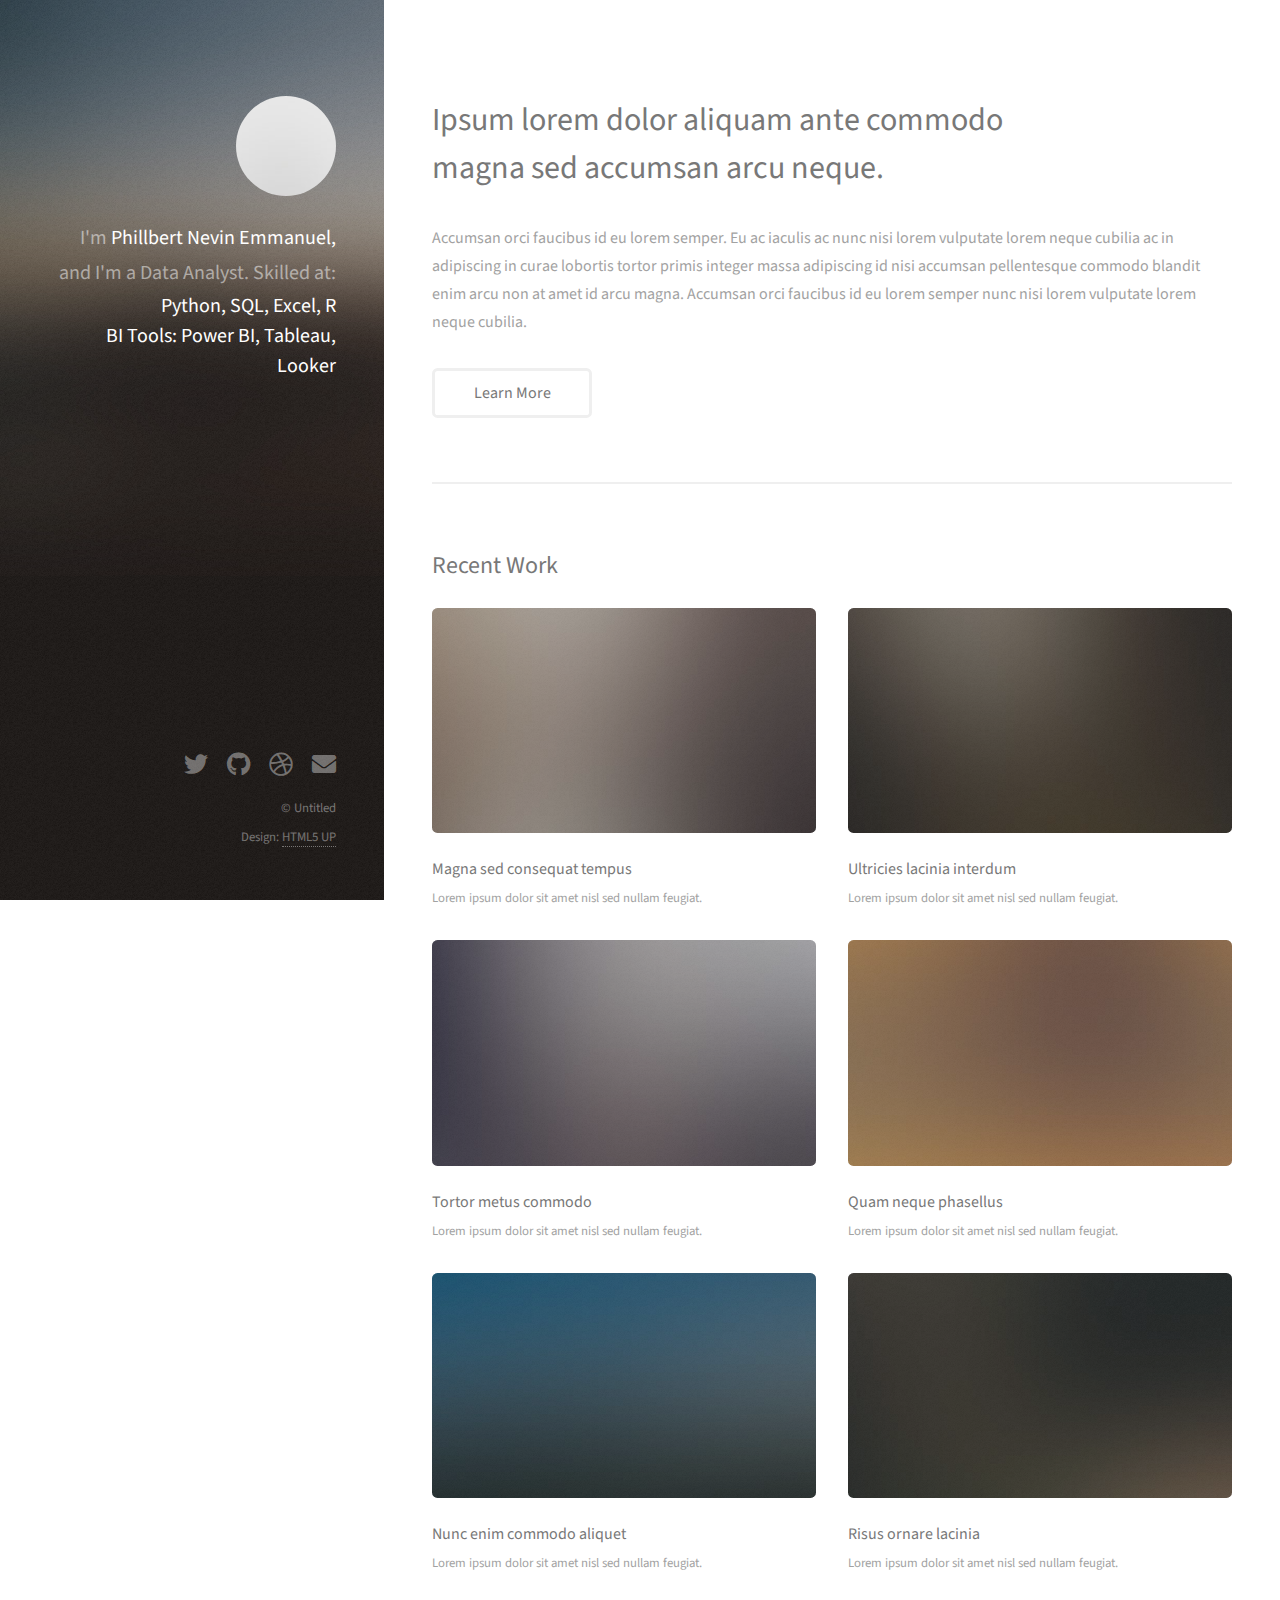
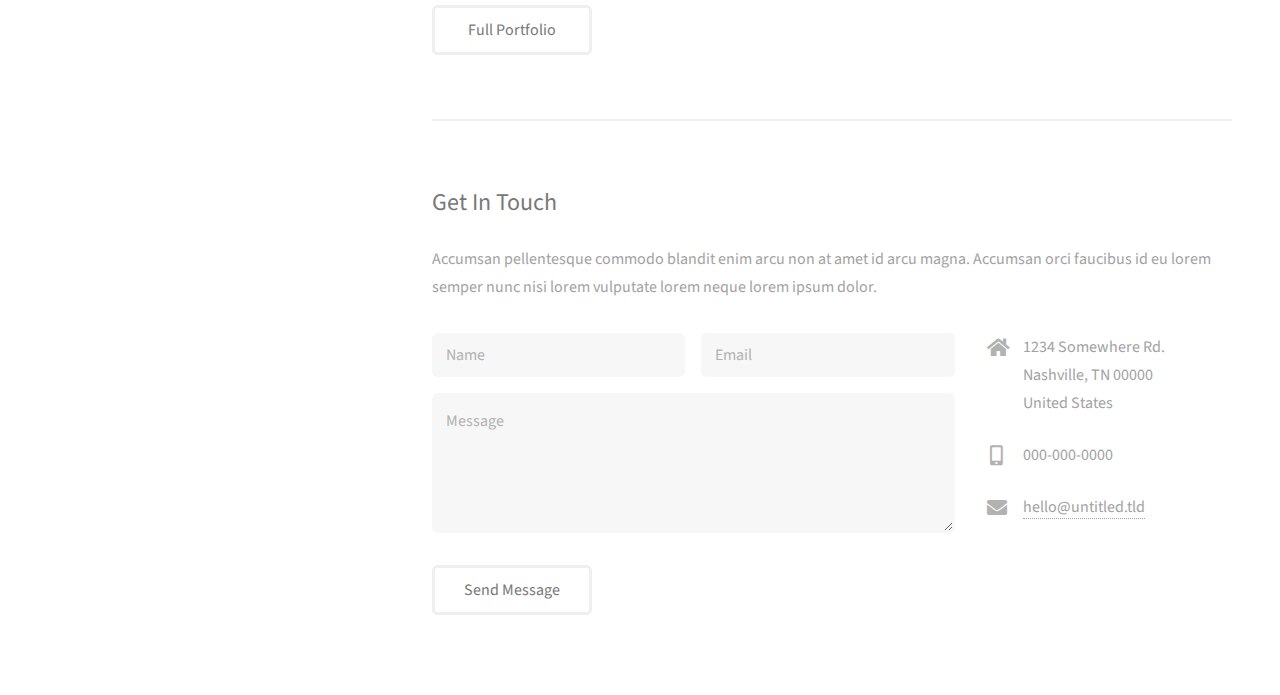
==== index.html @ 0b09fd21 "Add files via upload" ====
<!DOCTYPE HTML>
<!--
	Strata by HTML5 UP
	html5up.net | @ajlkn
	Free for personal and commercial use under the CCA 3.0 license (html5up.net/license)
-->
<html>
	<head>
		<title>Portfolio Website: Phillbert Nevin Emmanuel</title>
		<meta charset="utf-8" />
		<meta name="viewport" content="width=device-width, initial-scale=1, user-scalable=no" />
		<link rel="stylesheet" href="assets/css/main.css" />
	</head>
	<body class="is-preload">

		<!-- Header -->
			<header id="header">
				<div class="inner">
					<a href="#" class="image avatar"><img src="images/avatar.jpg" alt="" /></a>
					<h1>I'm <strong>Phillbert Nevin Emmanuel,</strong><br />
					and I'm a Data Analyst. Skilled at:<br /></h1>
					<h3>Python, SQL, Excel, R<br/>
					BI Tools: Power BI, Tableau, Looker</h3>
				</div>
			</header>

		<!-- Main -->
			<div id="main">

				<!-- One -->
					<section id="one">
						<header class="major">
							<h2>Ipsum lorem dolor aliquam ante commodo<br />
							magna sed accumsan arcu neque.</h2>
						</header>
						<p>Accumsan orci faucibus id eu lorem semper. Eu ac iaculis ac nunc nisi lorem vulputate lorem neque cubilia ac in adipiscing in curae lobortis tortor primis integer massa adipiscing id nisi accumsan pellentesque commodo blandit enim arcu non at amet id arcu magna. Accumsan orci faucibus id eu lorem semper nunc nisi lorem vulputate lorem neque cubilia.</p>
						<ul class="actions">
							<li><a href="#" class="button">Learn More</a></li>
						</ul>
					</section>

				<!-- Two -->
					<section id="two">
						<h2>Recent Work</h2>
						<div class="row">
							<article class="col-6 col-12-xsmall work-item">
								<a href="images/fulls/01.jpg" class="image fit thumb"><img src="images/thumbs/01.jpg" alt="" /></a>
								<h3>Magna sed consequat tempus</h3>
								<p>Lorem ipsum dolor sit amet nisl sed nullam feugiat.</p>
							</article>
							<article class="col-6 col-12-xsmall work-item">
								<a href="images/fulls/02.jpg" class="image fit thumb"><img src="images/thumbs/02.jpg" alt="" /></a>
								<h3>Ultricies lacinia interdum</h3>
								<p>Lorem ipsum dolor sit amet nisl sed nullam feugiat.</p>
							</article>
							<article class="col-6 col-12-xsmall work-item">
								<a href="images/fulls/03.jpg" class="image fit thumb"><img src="images/thumbs/03.jpg" alt="" /></a>
								<h3>Tortor metus commodo</h3>
								<p>Lorem ipsum dolor sit amet nisl sed nullam feugiat.</p>
							</article>
							<article class="col-6 col-12-xsmall work-item">
								<a href="images/fulls/04.jpg" class="image fit thumb"><img src="images/thumbs/04.jpg" alt="" /></a>
								<h3>Quam neque phasellus</h3>
								<p>Lorem ipsum dolor sit amet nisl sed nullam feugiat.</p>
							</article>
							<article class="col-6 col-12-xsmall work-item">
								<a href="images/fulls/05.jpg" class="image fit thumb"><img src="images/thumbs/05.jpg" alt="" /></a>
								<h3>Nunc enim commodo aliquet</h3>
								<p>Lorem ipsum dolor sit amet nisl sed nullam feugiat.</p>
							</article>
							<article class="col-6 col-12-xsmall work-item">
								<a href="images/fulls/06.jpg" class="image fit thumb"><img src="images/thumbs/06.jpg" alt="" /></a>
								<h3>Risus ornare lacinia</h3>
								<p>Lorem ipsum dolor sit amet nisl sed nullam feugiat.</p>
							</article>
						</div>
						<ul class="actions">
							<li><a href="#" class="button">Full Portfolio</a></li>
						</ul>
					</section>

				<!-- Three -->
					<section id="three">
						<h2>Get In Touch</h2>
						<p>Accumsan pellentesque commodo blandit enim arcu non at amet id arcu magna. Accumsan orci faucibus id eu lorem semper nunc nisi lorem vulputate lorem neque lorem ipsum dolor.</p>
						<div class="row">
							<div class="col-8 col-12-small">
								<form method="post" action="#">
									<div class="row gtr-uniform gtr-50">
										<div class="col-6 col-12-xsmall"><input type="text" name="name" id="name" placeholder="Name" /></div>
										<div class="col-6 col-12-xsmall"><input type="email" name="email" id="email" placeholder="Email" /></div>
										<div class="col-12"><textarea name="message" id="message" placeholder="Message" rows="4"></textarea></div>
									</div>
								</form>
								<ul class="actions">
									<li><input type="submit" value="Send Message" /></li>
								</ul>
							</div>
							<div class="col-4 col-12-small">
								<ul class="labeled-icons">
									<li>
										<h3 class="icon solid fa-home"><span class="label">Address</span></h3>
										1234 Somewhere Rd.<br />
										Nashville, TN 00000<br />
										United States
									</li>
									<li>
										<h3 class="icon solid fa-mobile-alt"><span class="label">Phone</span></h3>
										000-000-0000
									</li>
									<li>
										<h3 class="icon solid fa-envelope"><span class="label">Email</span></h3>
										<a href="#">hello@untitled.tld</a>
									</li>
								</ul>
							</div>
						</div>
					</section>

				<!-- Four -->
				<!--
					<section id="four">
						<h2>Elements</h2>

						<section>
							<h4>Text</h4>
							<p>This is <b>bold</b> and this is <strong>strong</strong>. This is <i>italic</i> and this is <em>emphasized</em>.
							This is <sup>superscript</sup> text and this is <sub>subscript</sub> text.
							This is <u>underlined</u> and this is code: <code>for (;;) { ... }</code>. Finally, <a href="#">this is a link</a>.</p>
							<hr />
							<header>
								<h4>Heading with a Subtitle</h4>
								<p>Lorem ipsum dolor sit amet nullam id egestas urna aliquam</p>
							</header>
							<p>Nunc lacinia ante nunc ac lobortis. Interdum adipiscing gravida odio porttitor sem non mi integer non faucibus ornare mi ut ante amet placerat aliquet. Volutpat eu sed ante lacinia sapien lorem accumsan varius montes viverra nibh in adipiscing blandit tempus accumsan.</p>
							<header>
								<h5>Heading with a Subtitle</h5>
								<p>Lorem ipsum dolor sit amet nullam id egestas urna aliquam</p>
							</header>
							<p>Nunc lacinia ante nunc ac lobortis. Interdum adipiscing gravida odio porttitor sem non mi integer non faucibus ornare mi ut ante amet placerat aliquet. Volutpat eu sed ante lacinia sapien lorem accumsan varius montes viverra nibh in adipiscing blandit tempus accumsan.</p>
							<hr />
							<h2>Heading Level 2</h2>
							<h3>Heading Level 3</h3>
							<h4>Heading Level 4</h4>
							<h5>Heading Level 5</h5>
							<h6>Heading Level 6</h6>
							<hr />
							<h5>Blockquote</h5>
							<blockquote>Fringilla nisl. Donec accumsan interdum nisi, quis tincidunt felis sagittis eget tempus euismod. Vestibulum ante ipsum primis in faucibus vestibulum. Blandit adipiscing eu felis iaculis volutpat ac adipiscing accumsan faucibus. Vestibulum ante ipsum primis in faucibus lorem ipsum dolor sit amet nullam adipiscing eu felis.</blockquote>
							<h5>Preformatted</h5>
							<pre><code>i = 0;

while (!deck.isInOrder()) {
print 'Iteration ' + i;
deck.shuffle();
i++;
}

print 'It took ' + i + ' iterations to sort the deck.';</code></pre>
						</section>

						<section>
							<h4>Lists</h4>
							<div class="row">
								<div class="col-6 col-12-xsmall">
									<h5>Unordered</h5>
									<ul>
										<li>Dolor pulvinar etiam magna etiam.</li>
										<li>Sagittis adipiscing lorem eleifend.</li>
										<li>Felis enim feugiat dolore viverra.</li>
									</ul>
									<h5>Alternate</h5>
									<ul class="alt">
										<li>Dolor pulvinar etiam magna etiam.</li>
										<li>Sagittis adipiscing lorem eleifend.</li>
										<li>Felis enim feugiat dolore viverra.</li>
									</ul>
								</div>
								<div class="col-6 col-12-xsmall">
									<h5>Ordered</h5>
									<ol>
										<li>Dolor pulvinar etiam magna etiam.</li>
										<li>Etiam vel felis at lorem sed viverra.</li>
										<li>Felis enim feugiat dolore viverra.</li>
										<li>Dolor pulvinar etiam magna etiam.</li>
										<li>Etiam vel felis at lorem sed viverra.</li>
										<li>Felis enim feugiat dolore viverra.</li>
									</ol>
									<h5>Icons</h5>
									<ul class="icons">
										<li><a href="#" class="icon brands fa-twitter"><span class="label">Twitter</span></a></li>
										<li><a href="#" class="icon brands fa-facebook-f"><span class="label">Facebook</span></a></li>
										<li><a href="#" class="icon brands fa-instagram"><span class="label">Instagram</span></a></li>
										<li><a href="#" class="icon brands fa-github"><span class="label">Github</span></a></li>
										<li><a href="#" class="icon brands fa-dribbble"><span class="label">Dribbble</span></a></li>
										<li><a href="#" class="icon brands fa-tumblr"><span class="label">Tumblr</span></a></li>
									</ul>
								</div>
							</div>
							<h5>Actions</h5>
							<ul class="actions">
								<li><a href="#" class="button primary">Default</a></li>
								<li><a href="#" class="button">Default</a></li>
							</ul>
							<ul class="actions small">
								<li><a href="#" class="button primary small">Small</a></li>
								<li><a href="#" class="button small">Small</a></li>
							</ul>
							<div class="row">
								<div class="col-6 col-12-small">
									<ul class="actions stacked">
										<li><a href="#" class="button primary">Default</a></li>
										<li><a href="#" class="button">Default</a></li>
									</ul>
								</div>
								<div class="col-6 col-12-small">
									<ul class="actions stacked">
										<li><a href="#" class="button primary small">Small</a></li>
										<li><a href="#" class="button small">Small</a></li>
									</ul>
								</div>
								<div class="col-6 col-12-small">
									<ul class="actions stacked">
										<li><a href="#" class="button primary fit">Default</a></li>
										<li><a href="#" class="button fit">Default</a></li>
									</ul>
								</div>
								<div class="col-6 col-12-small">
									<ul class="actions stacked">
										<li><a href="#" class="button primary small fit">Small</a></li>
										<li><a href="#" class="button small fit">Small</a></li>
									</ul>
								</div>
							</div>
						</section>

						<section>
							<h4>Table</h4>
							<h5>Default</h5>
							<div class="table-wrapper">
								<table>
									<thead>
										<tr>
											<th>Name</th>
											<th>Description</th>
											<th>Price</th>
										</tr>
									</thead>
									<tbody>
										<tr>
											<td>Item One</td>
											<td>Ante turpis integer aliquet porttitor.</td>
											<td>29.99</td>
										</tr>
										<tr>
											<td>Item Two</td>
											<td>Vis ac commodo adipiscing arcu aliquet.</td>
											<td>19.99</td>
										</tr>
										<tr>
											<td>Item Three</td>
											<td> Morbi faucibus arcu accumsan lorem.</td>
											<td>29.99</td>
										</tr>
										<tr>
											<td>Item Four</td>
											<td>Vitae integer tempus condimentum.</td>
											<td>19.99</td>
										</tr>
										<tr>
											<td>Item Five</td>
											<td>Ante turpis integer aliquet porttitor.</td>
											<td>29.99</td>
										</tr>
									</tbody>
									<tfoot>
										<tr>
											<td colspan="2"></td>
											<td>100.00</td>
										</tr>
									</tfoot>
								</table>
							</div>

							<h5>Alternate</h5>
							<div class="table-wrapper">
								<table class="alt">
									<thead>
										<tr>
											<th>Name</th>
											<th>Description</th>
											<th>Price</th>
										</tr>
									</thead>
									<tbody>
										<tr>
											<td>Item One</td>
											<td>Ante turpis integer aliquet porttitor.</td>
											<td>29.99</td>
										</tr>
										<tr>
											<td>Item Two</td>
											<td>Vis ac commodo adipiscing arcu aliquet.</td>
											<td>19.99</td>
										</tr>
										<tr>
											<td>Item Three</td>
											<td> Morbi faucibus arcu accumsan lorem.</td>
											<td>29.99</td>
										</tr>
										<tr>
											<td>Item Four</td>
											<td>Vitae integer tempus condimentum.</td>
											<td>19.99</td>
										</tr>
										<tr>
											<td>Item Five</td>
											<td>Ante turpis integer aliquet porttitor.</td>
											<td>29.99</td>
										</tr>
									</tbody>
									<tfoot>
										<tr>
											<td colspan="2"></td>
											<td>100.00</td>
										</tr>
									</tfoot>
								</table>
							</div>
						</section>

						<section>
							<h4>Buttons</h4>
							<ul class="actions">
								<li><a href="#" class="button primary">Primary</a></li>
								<li><a href="#" class="button">Default</a></li>
							</ul>
							<ul class="actions">
								<li><a href="#" class="button large">Large</a></li>
								<li><a href="#" class="button">Default</a></li>
								<li><a href="#" class="button small">Small</a></li>
							</ul>
							<ul class="actions fit">
								<li><a href="#" class="button primary fit">Fit</a></li>
								<li><a href="#" class="button fit">Fit</a></li>
							</ul>
							<ul class="actions fit small">
								<li><a href="#" class="button primary fit small">Fit + Small</a></li>
								<li><a href="#" class="button fit small">Fit + Small</a></li>
							</ul>
							<ul class="actions">
								<li><a href="#" class="button primary icon solid fa-download">Icon</a></li>
								<li><a href="#" class="button icon solid fa-download">Icon</a></li>
							</ul>
							<ul class="actions">
								<li><span class="button primary disabled">Primary</span></li>
								<li><span class="button disabled">Default</span></li>
							</ul>
						</section>

						<section>
							<h4>Form</h4>
							<form method="post" action="#">
								<div class="row gtr-uniform gtr-50">
									<div class="col-6 col-12-xsmall">
										<input type="text" name="demo-name" id="demo-name" value="" placeholder="Name" />
									</div>
									<div class="col-6 col-12-xsmall">
										<input type="email" name="demo-email" id="demo-email" value="" placeholder="Email" />
									</div>
									<div class="col-12">
										<select name="demo-category" id="demo-category">
											<option value="">- Category -</option>
											<option value="1">Manufacturing</option>
											<option value="1">Shipping</option>
											<option value="1">Administration</option>
											<option value="1">Human Resources</option>
										</select>
									</div>
									<div class="col-4 col-12-small">
										<input type="radio" id="demo-priority-low" name="demo-priority" checked>
										<label for="demo-priority-low">Low Priority</label>
									</div>
									<div class="col-4 col-12-small">
										<input type="radio" id="demo-priority-normal" name="demo-priority">
										<label for="demo-priority-normal">Normal Priority</label>
									</div>
									<div class="col-4 col-12-small">
										<input type="radio" id="demo-priority-high" name="demo-priority">
										<label for="demo-priority-high">High Priority</label>
									</div>
									<div class="col-6 col-12-small">
										<input type="checkbox" id="demo-copy" name="demo-copy">
										<label for="demo-copy">Email me a copy of this message</label>
									</div>
									<div class="col-6 col-12-small">
										<input type="checkbox" id="demo-human" name="demo-human" checked>
										<label for="demo-human">I am a human and not a robot</label>
									</div>
									<div class="col-12">
										<textarea name="demo-message" id="demo-message" placeholder="Enter your message" rows="6"></textarea>
									</div>
									<div class="col-12">
										<ul class="actions">
											<li><input type="submit" value="Send Message" class="primary" /></li>
											<li><input type="reset" value="Reset" /></li>
										</ul>
									</div>
								</div>
							</form>
						</section>

						<section>
							<h4>Image</h4>
							<h5>Fit</h5>
							<div class="box alt">
								<div class="row gtr-50 gtr-uniform">
									<div class="col-12"><span class="image fit"><img src="images/fulls/05.jpg" alt="" /></span></div>
									<div class="col-4"><span class="image fit"><img src="images/thumbs/01.jpg" alt="" /></span></div>
									<div class="col-4"><span class="image fit"><img src="images/thumbs/02.jpg" alt="" /></span></div>
									<div class="col-4"><span class="image fit"><img src="images/thumbs/03.jpg" alt="" /></span></div>
									<div class="col-4"><span class="image fit"><img src="images/thumbs/04.jpg" alt="" /></span></div>
									<div class="col-4"><span class="image fit"><img src="images/thumbs/05.jpg" alt="" /></span></div>
									<div class="col-4"><span class="image fit"><img src="images/thumbs/06.jpg" alt="" /></span></div>
									<div class="col-4"><span class="image fit"><img src="images/thumbs/03.jpg" alt="" /></span></div>
									<div class="col-4"><span class="image fit"><img src="images/thumbs/02.jpg" alt="" /></span></div>
									<div class="col-4"><span class="image fit"><img src="images/thumbs/01.jpg" alt="" /></span></div>
								</div>
							</div>
							<h5>Left &amp; Right</h5>
							<p><span class="image left"><img src="images/avatar.jpg" alt="" /></span>Fringilla nisl. Donec accumsan interdum nisi, quis tincidunt felis sagittis eget. tempus euismod. Vestibulum ante ipsum primis in faucibus vestibulum. Blandit adipiscing eu felis iaculis volutpat ac adipiscing accumsan eu faucibus. Integer ac pellentesque praesent tincidunt felis sagittis eget. tempus euismod. Vestibulum ante ipsum primis in faucibus vestibulum. Blandit adipiscing eu felis iaculis volutpat ac adipiscing accumsan eu faucibus. Integer ac pellentesque praesent. Donec accumsan interdum nisi, quis tincidunt felis sagittis eget. tempus euismod. Vestibulum ante ipsum primis in faucibus vestibulum. Blandit adipiscing eu felis iaculis volutpat ac adipiscing accumsan eu faucibus. Integer ac pellentesque praesent tincidunt felis sagittis eget. tempus euismod. Vestibulum ante ipsum primis in faucibus vestibulum. Blandit adipiscing eu felis iaculis volutpat ac adipiscing accumsan eu faucibus. Integer ac pellentesque praesent.</p>
							<p><span class="image right"><img src="images/avatar.jpg" alt="" /></span>Fringilla nisl. Donec accumsan interdum nisi, quis tincidunt felis sagittis eget. tempus euismod. Vestibulum ante ipsum primis in faucibus vestibulum. Blandit adipiscing eu felis iaculis volutpat ac adipiscing accumsan eu faucibus. Integer ac pellentesque praesent tincidunt felis sagittis eget. tempus euismod. Vestibulum ante ipsum primis in faucibus vestibulum. Blandit adipiscing eu felis iaculis volutpat ac adipiscing accumsan eu faucibus. Integer ac pellentesque praesent. Donec accumsan interdum nisi, quis tincidunt felis sagittis eget. tempus euismod. Vestibulum ante ipsum primis in faucibus vestibulum. Blandit adipiscing eu felis iaculis volutpat ac adipiscing accumsan eu faucibus. Integer ac pellentesque praesent tincidunt felis sagittis eget. tempus euismod. Vestibulum ante ipsum primis in faucibus vestibulum. Blandit adipiscing eu felis iaculis volutpat ac adipiscing accumsan eu faucibus. Integer ac pellentesque praesent.</p>
						</section>

					</section>
				-->

			</div>

		<!-- Footer -->
			<footer id="footer">
				<div class="inner">
					<ul class="icons">
						<li><a href="#" class="icon brands fa-twitter"><span class="label">Twitter</span></a></li>
						<li><a href="#" class="icon brands fa-github"><span class="label">Github</span></a></li>
						<li><a href="#" class="icon brands fa-dribbble"><span class="label">Dribbble</span></a></li>
						<li><a href="#" class="icon solid fa-envelope"><span class="label">Email</span></a></li>
					</ul>
					<ul class="copyright">
						<li>&copy; Untitled</li><li>Design: <a href="http://html5up.net">HTML5 UP</a></li>
					</ul>
				</div>
			</footer>

		<!-- Scripts -->
			<script src="assets/js/jquery.min.js"></script>
			<script src="assets/js/jquery.poptrox.min.js"></script>
			<script src="assets/js/browser.min.js"></script>
			<script src="assets/js/breakpoints.min.js"></script>
			<script src="assets/js/util.js"></script>
			<script src="assets/js/main.js"></script>

	</body>
</html>
---- assets/css/main.css ----
@import url("fontawesome-all.min.css");
@import url("https://fonts.googleapis.com/css?family=Source+Sans+Pro:400,400italic");

/*
	Strata by HTML5 UP
	html5up.net | @ajlkn
	Free for personal and commercial use under the CCA 3.0 license (html5up.net/license)
*/

html, body, div, span, applet, object,
iframe, h1, h2, h3, h4, h5, h6, p, blockquote,
pre, a, abbr, acronym, address, big, cite,
code, del, dfn, em, img, ins, kbd, q, s, samp,
small, strike, strong, sub, sup, tt, var, b,
u, i, center, dl, dt, dd, ol, ul, li, fieldset,
form, label, legend, table, caption, tbody,
tfoot, thead, tr, th, td, article, aside,
canvas, details, embed, figure, figcaption,
footer, header, hgroup, menu, nav, output, ruby,
section, summary, time, mark, audio, video {
	margin: 0;
	padding: 0;
	border: 0;
	font-size: 100%;
	font: inherit;
	vertical-align: baseline;}

article, aside, details, figcaption, figure,
footer, header, hgroup, menu, nav, section {
	display: block;}

body {
	line-height: 1;
}

ol, ul {
	list-style: none;
}

blockquote, q {
	quotes: none;
}

	blockquote:before, blockquote:after, q:before, q:after {
		content: '';
		content: none;
	}

table {
	border-collapse: collapse;
	border-spacing: 0;
}

body {
	-webkit-text-size-adjust: none;
}

mark {
	background-color: transparent;
	color: inherit;
}

input::-moz-focus-inner {
	border: 0;
	padding: 0;
}

input, select, textarea {
	-moz-appearance: none;
	-webkit-appearance: none;
	-ms-appearance: none;
	appearance: none;
}

/* Basic */

	html {
		box-sizing: border-box;
	}

	*, *:before, *:after {
		box-sizing: inherit;
	}

	body {
		background: #fff;
	}

		body.is-preload *, body.is-preload *:before, body.is-preload *:after {
			-moz-animation: none !important;
			-webkit-animation: none !important;
			-ms-animation: none !important;
			animation: none !important;
			-moz-transition: none !important;
			-webkit-transition: none !important;
			-ms-transition: none !important;
			transition: none !important;
		}

	body, input, select, textarea {
		color: #a2a2a2;
		font-family: "Source Sans Pro", Helvetica, sans-serif;
		font-size: 16pt;
		font-weight: 400;
		line-height: 1.75em;
	}

	a {
		-moz-transition: color 0.2s ease-in-out, border-color 0.2s ease-in-out;
		-webkit-transition: color 0.2s ease-in-out, border-color 0.2s ease-in-out;
		-ms-transition: color 0.2s ease-in-out, border-color 0.2s ease-in-out;
		transition: color 0.2s ease-in-out, border-color 0.2s ease-in-out;
		border-bottom: dotted 1px;
		color: #49bf9d;
		text-decoration: none;
	}

		a:hover {
			border-bottom-color: transparent;
			color: #49bf9d !important;
			text-decoration: none;
		}

	strong, b {
		color: #787878;
		font-weight: 400;
	}

	em, i {
		font-style: italic;
	}

	p {
		margin: 0 0 2em 0;
	}

	h1, h2, h3, h4, h5, h6 {
		color: #787878;
		font-weight: 400;
		line-height: 1em;
		margin: 0 0 1em 0;
	}

		h1 a, h2 a, h3 a, h4 a, h5 a, h6 a {
			color: inherit;
			text-decoration: none;
		}

	h1 {
		font-size: 2em;
		line-height: 1.5em;
	}

	h2 {
		font-size: 1.5em;
		line-height: 1.5em;
	}

	h3 {
		font-size: 1.25em;
		line-height: 1.5em;
	}

	h4 {
		font-size: 1.1em;
		line-height: 1.5em;
	}

	h5 {
		font-size: 0.9em;
		line-height: 1.5em;
	}

	h6 {
		font-size: 0.7em;
		line-height: 1.5em;
	}

	sub {
		font-size: 0.8em;
		position: relative;
		top: 0.5em;
	}

	sup {
		font-size: 0.8em;
		position: relative;
		top: -0.5em;
	}

	hr {
		border: 0;
		border-bottom: solid 2px #efefef;
		margin: 2em 0;
	}

		hr.major {
			margin: 3em 0;
		}

	blockquote {
		border-left: solid 6px #efefef;
		font-style: italic;
		margin: 0 0 2em 0;
		padding: 0.5em 0 0.5em 1.5em;
	}

	code {
		background: #f7f7f7;
		border-radius: 0.35em;
		border: solid 2px #efefef;
		font-family: "Courier New", monospace;
		font-size: 0.9em;
		margin: 0 0.25em;
		padding: 0.25em 0.65em;
	}

	pre {
		-webkit-overflow-scrolling: touch;
		font-family: "Courier New", monospace;
		font-size: 0.9em;
		margin: 0 0 2em 0;
	}

		pre code {
			display: block;
			line-height: 1.75em;
			padding: 1em 1.5em;
			overflow-x: auto;
		}

	.align-left {
		text-align: left;
	}

	.align-center {
		text-align: center;
	}

	.align-right {
		text-align: right;
	}

/* Container */

	.container {
		margin: 0 auto;
		max-width: calc(100% - 4em);
		width: 100%;
	}

		.container.xsmall {
			width: 25%;
		}

		.container.small {
			width: 50%;
		}

		.container.medium {
			width: 75%;
		}

		.container.large {
			width: 125%;
		}

		.container.xlarge {
			width: 150%;
		}

		.container.max {
			width: 100%;
		}

		@media screen and (max-width: 980px) {

			.container {
				width: 100% !important;
				max-width: 100% !important;
			}

		}

		@media screen and (max-width: 480px) {

			.container {
				max-width: calc(100% - 3em);
			}

		}

/* Row */

	.row {
		display: flex;
		flex-wrap: wrap;
		box-sizing: border-box;
		align-items: stretch;
	}

		.row > * {
			box-sizing: border-box;
		}

		.row.gtr-uniform > * > :last-child {
			margin-bottom: 0;
		}

		.row.aln-left {
			justify-content: flex-start;
		}

		.row.aln-center {
			justify-content: center;
		}

		.row.aln-right {
			justify-content: flex-end;
		}

		.row.aln-top {
			align-items: flex-start;
		}

		.row.aln-middle {
			align-items: center;
		}

		.row.aln-bottom {
			align-items: flex-end;
		}

		.row > .imp {
			order: -1;
		}

		.row > .col-1 {
			width: 8.33333%;
		}

		.row > .off-1 {
			margin-left: 8.33333%;
		}

		.row > .col-2 {
			width: 16.66667%;
		}

		.row > .off-2 {
			margin-left: 16.66667%;
		}

		.row > .col-3 {
			width: 25%;
		}

		.row > .off-3 {
			margin-left: 25%;
		}

		.row > .col-4 {
			width: 33.33333%;
		}

		.row > .off-4 {
			margin-left: 33.33333%;
		}

		.row > .col-5 {
			width: 41.66667%;
		}

		.row > .off-5 {
			margin-left: 41.66667%;
		}

		.row > .col-6 {
			width: 50%;
		}

		.row > .off-6 {
			margin-left: 50%;
		}

		.row > .col-7 {
			width: 58.33333%;
		}

		.row > .off-7 {
			margin-left: 58.33333%;
		}

		.row > .col-8 {
			width: 66.66667%;
		}

		.row > .off-8 {
			margin-left: 66.66667%;
		}

		.row > .col-9 {
			width: 75%;
		}

		.row > .off-9 {
			margin-left: 75%;
		}

		.row > .col-10 {
			width: 83.33333%;
		}

		.row > .off-10 {
			margin-left: 83.33333%;
		}

		.row > .col-11 {
			width: 91.66667%;
		}

		.row > .off-11 {
			margin-left: 91.66667%;
		}

		.row > .col-12 {
			width: 100%;
		}

		.row > .off-12 {
			margin-left: 100%;
		}

		.row.gtr-0 {
			margin-top: 0;
			margin-left: 0em;
		}

			.row.gtr-0 > * {
				padding: 0 0 0 0em;
			}

			.row.gtr-0.gtr-uniform {
				margin-top: 0em;
			}

				.row.gtr-0.gtr-uniform > * {
					padding-top: 0em;
				}

		.row.gtr-25 {
			margin-top: 0;
			margin-left: -0.625em;
		}

			.row.gtr-25 > * {
				padding: 0 0 0 0.625em;
			}

			.row.gtr-25.gtr-uniform {
				margin-top: -0.625em;
			}

				.row.gtr-25.gtr-uniform > * {
					padding-top: 0.625em;
				}

		.row.gtr-50 {
			margin-top: 0;
			margin-left: -1.25em;
		}

			.row.gtr-50 > * {
				padding: 0 0 0 1.25em;
			}

			.row.gtr-50.gtr-uniform {
				margin-top: -1.25em;
			}

				.row.gtr-50.gtr-uniform > * {
					padding-top: 1.25em;
				}

		.row {
			margin-top: 0;
			margin-left: -2.5em;
		}

			.row > * {
				padding: 0 0 0 2.5em;
			}

			.row.gtr-uniform {
				margin-top: -2.5em;
			}

				.row.gtr-uniform > * {
					padding-top: 2.5em;
				}

		.row.gtr-150 {
			margin-top: 0;
			margin-left: -3.75em;
		}

			.row.gtr-150 > * {
				padding: 0 0 0 3.75em;
			}

			.row.gtr-150.gtr-uniform {
				margin-top: -3.75em;
			}

				.row.gtr-150.gtr-uniform > * {
					padding-top: 3.75em;
				}

		.row.gtr-200 {
			margin-top: 0;
			margin-left: -5em;
		}

			.row.gtr-200 > * {
				padding: 0 0 0 5em;
			}

			.row.gtr-200.gtr-uniform {
				margin-top: -5em;
			}

				.row.gtr-200.gtr-uniform > * {
					padding-top: 5em;
				}

		@media screen and (max-width: 1800px) {

			.row {
				display: flex;
				flex-wrap: wrap;
				box-sizing: border-box;
				align-items: stretch;
			}

				.row > * {
					box-sizing: border-box;
				}

				.row.gtr-uniform > * > :last-child {
					margin-bottom: 0;
				}

				.row.aln-left {
					justify-content: flex-start;
				}

				.row.aln-center {
					justify-content: center;
				}

				.row.aln-right {
					justify-content: flex-end;
				}

				.row.aln-top {
					align-items: flex-start;
				}

				.row.aln-middle {
					align-items: center;
				}

				.row.aln-bottom {
					align-items: flex-end;
				}

				.row > .imp-xlarge {
					order: -1;
				}

				.row > .col-1-xlarge {
					width: 8.33333%;
				}

				.row > .off-1-xlarge {
					margin-left: 8.33333%;
				}

				.row > .col-2-xlarge {
					width: 16.66667%;
				}

				.row > .off-2-xlarge {
					margin-left: 16.66667%;
				}

				.row > .col-3-xlarge {
					width: 25%;
				}

				.row > .off-3-xlarge {
					margin-left: 25%;
				}

				.row > .col-4-xlarge {
					width: 33.33333%;
				}

				.row > .off-4-xlarge {
					margin-left: 33.33333%;
				}

				.row > .col-5-xlarge {
					width: 41.66667%;
				}

				.row > .off-5-xlarge {
					margin-left: 41.66667%;
				}

				.row > .col-6-xlarge {
					width: 50%;
				}

				.row > .off-6-xlarge {
					margin-left: 50%;
				}

				.row > .col-7-xlarge {
					width: 58.33333%;
				}

				.row > .off-7-xlarge {
					margin-left: 58.33333%;
				}

				.row > .col-8-xlarge {
					width: 66.66667%;
				}

				.row > .off-8-xlarge {
					margin-left: 66.66667%;
				}

				.row > .col-9-xlarge {
					width: 75%;
				}

				.row > .off-9-xlarge {
					margin-left: 75%;
				}

				.row > .col-10-xlarge {
					width: 83.33333%;
				}

				.row > .off-10-xlarge {
					margin-left: 83.33333%;
				}

				.row > .col-11-xlarge {
					width: 91.66667%;
				}

				.row > .off-11-xlarge {
					margin-left: 91.66667%;
				}

				.row > .col-12-xlarge {
					width: 100%;
				}

				.row > .off-12-xlarge {
					margin-left: 100%;
				}

				.row.gtr-0 {
					margin-top: 0;
					margin-left: 0em;
				}

					.row.gtr-0 > * {
						padding: 0 0 0 0em;
					}

					.row.gtr-0.gtr-uniform {
						margin-top: 0em;
					}

						.row.gtr-0.gtr-uniform > * {
							padding-top: 0em;
						}

				.row.gtr-25 {
					margin-top: 0;
					margin-left: -0.625em;
				}

					.row.gtr-25 > * {
						padding: 0 0 0 0.625em;
					}

					.row.gtr-25.gtr-uniform {
						margin-top: -0.625em;
					}

						.row.gtr-25.gtr-uniform > * {
							padding-top: 0.625em;
						}

				.row.gtr-50 {
					margin-top: 0;
					margin-left: -1.25em;
				}

					.row.gtr-50 > * {
						padding: 0 0 0 1.25em;
					}

					.row.gtr-50.gtr-uniform {
						margin-top: -1.25em;
					}

						.row.gtr-50.gtr-uniform > * {
							padding-top: 1.25em;
						}

				.row {
					margin-top: 0;
					margin-left: -2.5em;
				}

					.row > * {
						padding: 0 0 0 2.5em;
					}

					.row.gtr-uniform {
						margin-top: -2.5em;
					}

						.row.gtr-uniform > * {
							padding-top: 2.5em;
						}

				.row.gtr-150 {
					margin-top: 0;
					margin-left: -3.75em;
				}

					.row.gtr-150 > * {
						padding: 0 0 0 3.75em;
					}

					.row.gtr-150.gtr-uniform {
						margin-top: -3.75em;
					}

						.row.gtr-150.gtr-uniform > * {
							padding-top: 3.75em;
						}

				.row.gtr-200 {
					margin-top: 0;
					margin-left: -5em;
				}

					.row.gtr-200 > * {
						padding: 0 0 0 5em;
					}

					.row.gtr-200.gtr-uniform {
						margin-top: -5em;
					}

						.row.gtr-200.gtr-uniform > * {
							padding-top: 5em;
						}

		}

		@media screen and (max-width: 1280px) {

			.row {
				display: flex;
				flex-wrap: wrap;
				box-sizing: border-box;
				align-items: stretch;
			}

				.row > * {
					box-sizing: border-box;
				}

				.row.gtr-uniform > * > :last-child {
					margin-bottom: 0;
				}

				.row.aln-left {
					justify-content: flex-start;
				}

				.row.aln-center {
					justify-content: center;
				}

				.row.aln-right {
					justify-content: flex-end;
				}

				.row.aln-top {
					align-items: flex-start;
				}

				.row.aln-middle {
					align-items: center;
				}

				.row.aln-bottom {
					align-items: flex-end;
				}

				.row > .imp-large {
					order: -1;
				}

				.row > .col-1-large {
					width: 8.33333%;
				}

				.row > .off-1-large {
					margin-left: 8.33333%;
				}

				.row > .col-2-large {
					width: 16.66667%;
				}

				.row > .off-2-large {
					margin-left: 16.66667%;
				}

				.row > .col-3-large {
					width: 25%;
				}

				.row > .off-3-large {
					margin-left: 25%;
				}

				.row > .col-4-large {
					width: 33.33333%;
				}

				.row > .off-4-large {
					margin-left: 33.33333%;
				}

				.row > .col-5-large {
					width: 41.66667%;
				}

				.row > .off-5-large {
					margin-left: 41.66667%;
				}

				.row > .col-6-large {
					width: 50%;
				}

				.row > .off-6-large {
					margin-left: 50%;
				}

				.row > .col-7-large {
					width: 58.33333%;
				}

				.row > .off-7-large {
					margin-left: 58.33333%;
				}

				.row > .col-8-large {
					width: 66.66667%;
				}

				.row > .off-8-large {
					margin-left: 66.66667%;
				}

				.row > .col-9-large {
					width: 75%;
				}

				.row > .off-9-large {
					margin-left: 75%;
				}

				.row > .col-10-large {
					width: 83.33333%;
				}

				.row > .off-10-large {
					margin-left: 83.33333%;
				}

				.row > .col-11-large {
					width: 91.66667%;
				}

				.row > .off-11-large {
					margin-left: 91.66667%;
				}

				.row > .col-12-large {
					width: 100%;
				}

				.row > .off-12-large {
					margin-left: 100%;
				}

				.row.gtr-0 {
					margin-top: 0;
					margin-left: 0em;
				}

					.row.gtr-0 > * {
						padding: 0 0 0 0em;
					}

					.row.gtr-0.gtr-uniform {
						margin-top: 0em;
					}

						.row.gtr-0.gtr-uniform > * {
							padding-top: 0em;
						}

				.row.gtr-25 {
					margin-top: 0;
					margin-left: -0.5em;
				}

					.row.gtr-25 > * {
						padding: 0 0 0 0.5em;
					}

					.row.gtr-25.gtr-uniform {
						margin-top: -0.5em;
					}

						.row.gtr-25.gtr-uniform > * {
							padding-top: 0.5em;
						}

				.row.gtr-50 {
					margin-top: 0;
					margin-left: -1em;
				}

					.row.gtr-50 > * {
						padding: 0 0 0 1em;
					}

					.row.gtr-50.gtr-uniform {
						margin-top: -1em;
					}

						.row.gtr-50.gtr-uniform > * {
							padding-top: 1em;
						}

				.row {
					margin-top: 0;
					margin-left: -2em;
				}

					.row > * {
						padding: 0 0 0 2em;
					}

					.row.gtr-uniform {
						margin-top: -2em;
					}

						.row.gtr-uniform > * {
							padding-top: 2em;
						}

				.row.gtr-150 {
					margin-top: 0;
					margin-left: -3em;
				}

					.row.gtr-150 > * {
						padding: 0 0 0 3em;
					}

					.row.gtr-150.gtr-uniform {
						margin-top: -3em;
					}

						.row.gtr-150.gtr-uniform > * {
							padding-top: 3em;
						}

				.row.gtr-200 {
					margin-top: 0;
					margin-left: -4em;
				}

					.row.gtr-200 > * {
						padding: 0 0 0 4em;
					}

					.row.gtr-200.gtr-uniform {
						margin-top: -4em;
					}

						.row.gtr-200.gtr-uniform > * {
							padding-top: 4em;
						}

		}

		@media screen and (max-width: 980px) {

			.row {
				display: flex;
				flex-wrap: wrap;
				box-sizing: border-box;
				align-items: stretch;
			}

				.row > * {
					box-sizing: border-box;
				}

				.row.gtr-uniform > * > :last-child {
					margin-bottom: 0;
				}

				.row.aln-left {
					justify-content: flex-start;
				}

				.row.aln-center {
					justify-content: center;
				}

				.row.aln-right {
					justify-content: flex-end;
				}

				.row.aln-top {
					align-items: flex-start;
				}

				.row.aln-middle {
					align-items: center;
				}

				.row.aln-bottom {
					align-items: flex-end;
				}

				.row > .imp-medium {
					order: -1;
				}

				.row > .col-1-medium {
					width: 8.33333%;
				}

				.row > .off-1-medium {
					margin-left: 8.33333%;
				}

				.row > .col-2-medium {
					width: 16.66667%;
				}

				.row > .off-2-medium {
					margin-left: 16.66667%;
				}

				.row > .col-3-medium {
					width: 25%;
				}

				.row > .off-3-medium {
					margin-left: 25%;
				}

				.row > .col-4-medium {
					width: 33.33333%;
				}

				.row > .off-4-medium {
					margin-left: 33.33333%;
				}

				.row > .col-5-medium {
					width: 41.66667%;
				}

				.row > .off-5-medium {
					margin-left: 41.66667%;
				}

				.row > .col-6-medium {
					width: 50%;
				}

				.row > .off-6-medium {
					margin-left: 50%;
				}

				.row > .col-7-medium {
					width: 58.33333%;
				}

				.row > .off-7-medium {
					margin-left: 58.33333%;
				}

				.row > .col-8-medium {
					width: 66.66667%;
				}

				.row > .off-8-medium {
					margin-left: 66.66667%;
				}

				.row > .col-9-medium {
					width: 75%;
				}

				.row > .off-9-medium {
					margin-left: 75%;
				}

				.row > .col-10-medium {
					width: 83.33333%;
				}

				.row > .off-10-medium {
					margin-left: 83.33333%;
				}

				.row > .col-11-medium {
					width: 91.66667%;
				}

				.row > .off-11-medium {
					margin-left: 91.66667%;
				}

				.row > .col-12-medium {
					width: 100%;
				}

				.row > .off-12-medium {
					margin-left: 100%;
				}

				.row.gtr-0 {
					margin-top: 0;
					margin-left: 0em;
				}

					.row.gtr-0 > * {
						padding: 0 0 0 0em;
					}

					.row.gtr-0.gtr-uniform {
						margin-top: 0em;
					}

						.row.gtr-0.gtr-uniform > * {
							padding-top: 0em;
						}

				.row.gtr-25 {
					margin-top: 0;
					margin-left: -0.5em;
				}

					.row.gtr-25 > * {
						padding: 0 0 0 0.5em;
					}

					.row.gtr-25.gtr-uniform {
						margin-top: -0.5em;
					}

						.row.gtr-25.gtr-uniform > * {
							padding-top: 0.5em;
						}

				.row.gtr-50 {
					margin-top: 0;
					margin-left: -1em;
				}

					.row.gtr-50 > * {
						padding: 0 0 0 1em;
					}

					.row.gtr-50.gtr-uniform {
						margin-top: -1em;
					}

						.row.gtr-50.gtr-uniform > * {
							padding-top: 1em;
						}

				.row {
					margin-top: 0;
					margin-left: -2em;
				}

					.row > * {
						padding: 0 0 0 2em;
					}

					.row.gtr-uniform {
						margin-top: -2em;
					}

						.row.gtr-uniform > * {
							padding-top: 2em;
						}

				.row.gtr-150 {
					margin-top: 0;
					margin-left: -3em;
				}

					.row.gtr-150 > * {
						padding: 0 0 0 3em;
					}

					.row.gtr-150.gtr-uniform {
						margin-top: -3em;
					}

						.row.gtr-150.gtr-uniform > * {
							padding-top: 3em;
						}

				.row.gtr-200 {
					margin-top: 0;
					margin-left: -4em;
				}

					.row.gtr-200 > * {
						padding: 0 0 0 4em;
					}

					.row.gtr-200.gtr-uniform {
						margin-top: -4em;
					}

						.row.gtr-200.gtr-uniform > * {
							padding-top: 4em;
						}

		}

		@media screen and (max-width: 736px) {

			.row {
				display: flex;
				flex-wrap: wrap;
				box-sizing: border-box;
				align-items: stretch;
			}

				.row > * {
					box-sizing: border-box;
				}

				.row.gtr-uniform > * > :last-child {
					margin-bottom: 0;
				}

				.row.aln-left {
					justify-content: flex-start;
				}

				.row.aln-center {
					justify-content: center;
				}

				.row.aln-right {
					justify-content: flex-end;
				}

				.row.aln-top {
					align-items: flex-start;
				}

				.row.aln-middle {
					align-items: center;
				}

				.row.aln-bottom {
					align-items: flex-end;
				}

				.row > .imp-small {
					order: -1;
				}

				.row > .col-1-small {
					width: 8.33333%;
				}

				.row > .off-1-small {
					margin-left: 8.33333%;
				}

				.row > .col-2-small {
					width: 16.66667%;
				}

				.row > .off-2-small {
					margin-left: 16.66667%;
				}

				.row > .col-3-small {
					width: 25%;
				}

				.row > .off-3-small {
					margin-left: 25%;
				}

				.row > .col-4-small {
					width: 33.33333%;
				}

				.row > .off-4-small {
					margin-left: 33.33333%;
				}

				.row > .col-5-small {
					width: 41.66667%;
				}

				.row > .off-5-small {
					margin-left: 41.66667%;
				}

				.row > .col-6-small {
					width: 50%;
				}

				.row > .off-6-small {
					margin-left: 50%;
				}

				.row > .col-7-small {
					width: 58.33333%;
				}

				.row > .off-7-small {
					margin-left: 58.33333%;
				}

				.row > .col-8-small {
					width: 66.66667%;
				}

				.row > .off-8-small {
					margin-left: 66.66667%;
				}

				.row > .col-9-small {
					width: 75%;
				}

				.row > .off-9-small {
					margin-left: 75%;
				}

				.row > .col-10-small {
					width: 83.33333%;
				}

				.row > .off-10-small {
					margin-left: 83.33333%;
				}

				.row > .col-11-small {
					width: 91.66667%;
				}

				.row > .off-11-small {
					margin-left: 91.66667%;
				}

				.row > .col-12-small {
					width: 100%;
				}

				.row > .off-12-small {
					margin-left: 100%;
				}

				.row.gtr-0 {
					margin-top: 0;
					margin-left: 0em;
				}

					.row.gtr-0 > * {
						padding: 0 0 0 0em;
					}

					.row.gtr-0.gtr-uniform {
						margin-top: 0em;
					}

						.row.gtr-0.gtr-uniform > * {
							padding-top: 0em;
						}

				.row.gtr-25 {
					margin-top: 0;
					margin-left: -0.375em;
				}

					.row.gtr-25 > * {
						padding: 0 0 0 0.375em;
					}

					.row.gtr-25.gtr-uniform {
						margin-top: -0.375em;
					}

						.row.gtr-25.gtr-uniform > * {
							padding-top: 0.375em;
						}

				.row.gtr-50 {
					margin-top: 0;
					margin-left: -0.75em;
				}

					.row.gtr-50 > * {
						padding: 0 0 0 0.75em;
					}

					.row.gtr-50.gtr-uniform {
						margin-top: -0.75em;
					}

						.row.gtr-50.gtr-uniform > * {
							padding-top: 0.75em;
						}

				.row {
					margin-top: 0;
					margin-left: -1.5em;
				}

					.row > * {
						padding: 0 0 0 1.5em;
					}

					.row.gtr-uniform {
						margin-top: -1.5em;
					}

						.row.gtr-uniform > * {
							padding-top: 1.5em;
						}

				.row.gtr-150 {
					margin-top: 0;
					margin-left: -2.25em;
				}

					.row.gtr-150 > * {
						padding: 0 0 0 2.25em;
					}

					.row.gtr-150.gtr-uniform {
						margin-top: -2.25em;
					}

						.row.gtr-150.gtr-uniform > * {
							padding-top: 2.25em;
						}

				.row.gtr-200 {
					margin-top: 0;
					margin-left: -3em;
				}

					.row.gtr-200 > * {
						padding: 0 0 0 3em;
					}

					.row.gtr-200.gtr-uniform {
						margin-top: -3em;
					}

						.row.gtr-200.gtr-uniform > * {
							padding-top: 3em;
						}

		}

		@media screen and (max-width: 480px) {

			.row {
				display: flex;
				flex-wrap: wrap;
				box-sizing: border-box;
				align-items: stretch;
			}

				.row > * {
					box-sizing: border-box;
				}

				.row.gtr-uniform > * > :last-child {
					margin-bottom: 0;
				}

				.row.aln-left {
					justify-content: flex-start;
				}

				.row.aln-center {
					justify-content: center;
				}

				.row.aln-right {
					justify-content: flex-end;
				}

				.row.aln-top {
					align-items: flex-start;
				}

				.row.aln-middle {
					align-items: center;
				}

				.row.aln-bottom {
					align-items: flex-end;
				}

				.row > .imp-xsmall {
					order: -1;
				}

				.row > .col-1-xsmall {
					width: 8.33333%;
				}

				.row > .off-1-xsmall {
					margin-left: 8.33333%;
				}

				.row > .col-2-xsmall {
					width: 16.66667%;
				}

				.row > .off-2-xsmall {
					margin-left: 16.66667%;
				}

				.row > .col-3-xsmall {
					width: 25%;
				}

				.row > .off-3-xsmall {
					margin-left: 25%;
				}

				.row > .col-4-xsmall {
					width: 33.33333%;
				}

				.row > .off-4-xsmall {
					margin-left: 33.33333%;
				}

				.row > .col-5-xsmall {
					width: 41.66667%;
				}

				.row > .off-5-xsmall {
					margin-left: 41.66667%;
				}

				.row > .col-6-xsmall {
					width: 50%;
				}

				.row > .off-6-xsmall {
					margin-left: 50%;
				}

				.row > .col-7-xsmall {
					width: 58.33333%;
				}

				.row > .off-7-xsmall {
					margin-left: 58.33333%;
				}

				.row > .col-8-xsmall {
					width: 66.66667%;
				}

				.row > .off-8-xsmall {
					margin-left: 66.66667%;
				}

				.row > .col-9-xsmall {
					width: 75%;
				}

				.row > .off-9-xsmall {
					margin-left: 75%;
				}

				.row > .col-10-xsmall {
					width: 83.33333%;
				}

				.row > .off-10-xsmall {
					margin-left: 83.33333%;
				}

				.row > .col-11-xsmall {
					width: 91.66667%;
				}

				.row > .off-11-xsmall {
					margin-left: 91.66667%;
				}

				.row > .col-12-xsmall {
					width: 100%;
				}

				.row > .off-12-xsmall {
					margin-left: 100%;
				}

				.row.gtr-0 {
					margin-top: 0;
					margin-left: 0em;
				}

					.row.gtr-0 > * {
						padding: 0 0 0 0em;
					}

					.row.gtr-0.gtr-uniform {
						margin-top: 0em;
					}

						.row.gtr-0.gtr-uniform > * {
							padding-top: 0em;
						}

				.row.gtr-25 {
					margin-top: 0;
					margin-left: -0.375em;
				}

					.row.gtr-25 > * {
						padding: 0 0 0 0.375em;
					}

					.row.gtr-25.gtr-uniform {
						margin-top: -0.375em;
					}

						.row.gtr-25.gtr-uniform > * {
							padding-top: 0.375em;
						}

				.row.gtr-50 {
					margin-top: 0;
					margin-left: -0.75em;
				}

					.row.gtr-50 > * {
						padding: 0 0 0 0.75em;
					}

					.row.gtr-50.gtr-uniform {
						margin-top: -0.75em;
					}

						.row.gtr-50.gtr-uniform > * {
							padding-top: 0.75em;
						}

				.row {
					margin-top: 0;
					margin-left: -1.5em;
				}

					.row > * {
						padding: 0 0 0 1.5em;
					}

					.row.gtr-uniform {
						margin-top: -1.5em;
					}

						.row.gtr-uniform > * {
							padding-top: 1.5em;
						}

				.row.gtr-150 {
					margin-top: 0;
					margin-left: -2.25em;
				}

					.row.gtr-150 > * {
						padding: 0 0 0 2.25em;
					}

					.row.gtr-150.gtr-uniform {
						margin-top: -2.25em;
					}

						.row.gtr-150.gtr-uniform > * {
							padding-top: 2.25em;
						}

				.row.gtr-200 {
					margin-top: 0;
					margin-left: -3em;
				}

					.row.gtr-200 > * {
						padding: 0 0 0 3em;
					}

					.row.gtr-200.gtr-uniform {
						margin-top: -3em;
					}

						.row.gtr-200.gtr-uniform > * {
							padding-top: 3em;
						}

		}

/* Section/Article */

	section.special, article.special {
		text-align: center;
	}

	header p {
		color: #b2b2b2;
		position: relative;
		margin: 0 0 1.5em 0;
	}

	header h2 + p {
		font-size: 1.25em;
		margin-top: -1em;
		line-height: 1.5em;
	}

	header h3 + p {
		font-size: 1.1em;
		margin-top: -0.8em;
		line-height: 1.5em;
	}

	header h4 + p,
	header h5 + p,
	header h6 + p {
		font-size: 0.9em;
		margin-top: -0.6em;
		line-height: 1.5em;
	}

	header.major h2 {
		font-size: 2em;
	}

/* Form */

	form {
		margin: 0 0 2em 0;
	}

	label {
		color: #787878;
		display: block;
		font-size: 0.9em;
		font-weight: 400;
		margin: 0 0 1em 0;
	}

	input[type="text"],
	input[type="password"],
	input[type="email"],
	select,
	textarea {
		-moz-appearance: none;
		-webkit-appearance: none;
		-ms-appearance: none;
		appearance: none;
		background: #f7f7f7;
		border-radius: 0.35em;
		border: solid 2px transparent;
		color: inherit;
		display: block;
		outline: 0;
		padding: 0 0.75em;
		text-decoration: none;
		width: 100%;
	}

		input[type="text"]:invalid,
		input[type="password"]:invalid,
		input[type="email"]:invalid,
		select:invalid,
		textarea:invalid {
			box-shadow: none;
		}

		input[type="text"]:focus,
		input[type="password"]:focus,
		input[type="email"]:focus,
		select:focus,
		textarea:focus {
			border-color: #49bf9d;
		}

	select {
		background-image: url("data:image/svg+xml;charset=utf8,%3Csvg xmlns='http://www.w3.org/2000/svg' width='40' height='40' preserveAspectRatio='none' viewBox='0 0 40 40'%3E%3Cpath d='M9.4,12.3l10.4,10.4l10.4-10.4c0.2-0.2,0.5-0.4,0.9-0.4c0.3,0,0.6,0.1,0.9,0.4l3.3,3.3c0.2,0.2,0.4,0.5,0.4,0.9 c0,0.4-0.1,0.6-0.4,0.9L20.7,31.9c-0.2,0.2-0.5,0.4-0.9,0.4c-0.3,0-0.6-0.1-0.9-0.4L4.3,17.3c-0.2-0.2-0.4-0.5-0.4-0.9 c0-0.4,0.1-0.6,0.4-0.9l3.3-3.3c0.2-0.2,0.5-0.4,0.9-0.4S9.1,12.1,9.4,12.3z' fill='%23dfdfdf' /%3E%3C/svg%3E");
		background-size: 1.25rem;
		background-repeat: no-repeat;
		background-position: calc(100% - 1rem) center;
		height: 2.75em;
		padding-right: 2.75em;
		text-overflow: ellipsis;
	}

		select option {
			color: #787878;
			background: #fff;
		}

		select:focus::-ms-value {
			background-color: transparent;
		}

		select::-ms-expand {
			display: none;
		}

	input[type="text"],
	input[type="password"],
	input[type="email"],
	select {
		height: 2.75em;
	}

	textarea {
		padding: 0.75em;
	}

	input[type="checkbox"],
	input[type="radio"] {
		-moz-appearance: none;
		-webkit-appearance: none;
		-ms-appearance: none;
		appearance: none;
		display: block;
		float: left;
		margin-right: -2em;
		opacity: 0;
		width: 1em;
		z-index: -1;
	}

		input[type="checkbox"] + label,
		input[type="radio"] + label {
			text-decoration: none;
			color: #a2a2a2;
			cursor: pointer;
			display: inline-block;
			font-size: 1em;
			font-weight: 400;
			padding-left: 2.4em;
			padding-right: 0.75em;
			position: relative;
		}

			input[type="checkbox"] + label:before,
			input[type="radio"] + label:before {
				-moz-osx-font-smoothing: grayscale;
				-webkit-font-smoothing: antialiased;
				display: inline-block;
				font-style: normal;
				font-variant: normal;
				text-rendering: auto;
				line-height: 1;
				text-transform: none !important;
				font-family: 'Font Awesome 5 Free';
				font-weight: 900;
			}

			input[type="checkbox"] + label:before,
			input[type="radio"] + label:before {
				background: #f7f7f7;
				border-radius: 0.35em;
				border: solid 2px transparent;
				content: '';
				display: inline-block;
				font-size: 0.8em;
				height: 2.0625em;
				left: 0;
				line-height: 1.85625em;
				position: absolute;
				text-align: center;
				top: 0;
				width: 2.0625em;
			}

		input[type="checkbox"]:checked + label:before,
		input[type="radio"]:checked + label:before {
			background: #787878;
			border-color: #787878;
			color: #fff;
			content: '\f00c';
		}

		input[type="checkbox"]:focus + label:before,
		input[type="radio"]:focus + label:before {
			border-color: #49bf9d;
		}

	input[type="checkbox"] + label:before {
		border-radius: 0.35em;
	}

	input[type="radio"] + label:before {
		border-radius: 100%;
	}

	::-webkit-input-placeholder {
		color: #b2b2b2 !important;
		opacity: 1.0;
	}

	:-moz-placeholder {
		color: #b2b2b2 !important;
		opacity: 1.0;
	}

	::-moz-placeholder {
		color: #b2b2b2 !important;
		opacity: 1.0;
	}

	:-ms-input-placeholder {
		color: #b2b2b2 !important;
		opacity: 1.0;
	}

/* Box */

	.box {
		border-radius: 0.35em;
		border: solid 2px #efefef;
		margin-bottom: 2em;
		padding: 1.5em;
	}

		.box > :last-child,
		.box > :last-child > :last-child,
		.box > :last-child > :last-child > :last-child {
			margin-bottom: 0;
		}

		.box.alt {
			border: 0;
			border-radius: 0;
			padding: 0;
		}

/* Icon */

	.icon {
		text-decoration: none;
		border-bottom: none;
		position: relative;
	}

		.icon:before {
			-moz-osx-font-smoothing: grayscale;
			-webkit-font-smoothing: antialiased;
			display: inline-block;
			font-style: normal;
			font-variant: normal;
			text-rendering: auto;
			line-height: 1;
			text-transform: none !important;
			font-family: 'Font Awesome 5 Free';
			font-weight: 400;
		}

		.icon > .label {
			display: none;
		}

		.icon:before {
			line-height: inherit;
		}

		.icon.solid:before {
			font-weight: 900;
		}

		.icon.brands:before {
			font-family: 'Font Awesome 5 Brands';
		}

/* Image */

	.image {
		border-radius: 0.35em;
		border: 0;
		display: inline-block;
		position: relative;
	}

		.image:before {
			-moz-transition: opacity 0.2s ease-in-out;
			-webkit-transition: opacity 0.2s ease-in-out;
			-ms-transition: opacity 0.2s ease-in-out;
			transition: opacity 0.2s ease-in-out;
			background: url("images/overlay.png");
			border-radius: 0.35em;
			content: '';
			display: block;
			height: 100%;
			left: 0;
			opacity: 0.5;
			position: absolute;
			top: 0;
			width: 100%;
		}

		.image.thumb {
			text-align: center;
		}

			.image.thumb:after {
				-moz-transition: opacity 0.2s ease-in-out;
				-webkit-transition: opacity 0.2s ease-in-out;
				-ms-transition: opacity 0.2s ease-in-out;
				transition: opacity 0.2s ease-in-out;
				border-radius: 0.35em;
				border: solid 3px rgba(255, 255, 255, 0.5);
				color: #fff;
				content: 'View';
				display: inline-block;
				font-size: 0.8em;
				font-weight: 400;
				left: 50%;
				line-height: 2.25em;
				margin: -1.25em 0 0 -3em;
				opacity: 0;
				padding: 0 1.5em;
				position: absolute;
				text-align: center;
				text-decoration: none;
				top: 50%;
				white-space: nowrap;
			}

			.image.thumb:hover:after {
				opacity: 1.0;
			}

			.image.thumb:hover:before {
				background: url("images/overlay.png"), url("images/overlay.png");
				opacity: 1.0;
			}

		.image img {
			border-radius: 0.35em;
			display: block;
		}

		.image.left {
			float: left;
			margin: 0 1.5em 1em 0;
			top: 0.25em;
		}

		.image.right {
			float: right;
			margin: 0 0 1em 1.5em;
			top: 0.25em;
		}

		.image.left, .image.right {
			max-width: 40%;
		}

			.image.left img, .image.right img {
				width: 100%;
			}

		.image.fit {
			display: block;
			margin: 0 0 2em 0;
			width: 100%;
		}

			.image.fit img {
				width: 100%;
			}

		.image.avatar {
			border-radius: 100%;
		}

			.image.avatar:before {
				display: none;
			}

			.image.avatar img {
				border-radius: 100%;
				width: 100%;
			}

/* List */

	ol {
		list-style: decimal;
		margin: 0 0 2em 0;
		padding-left: 1.25em;
	}

		ol li {
			padding-left: 0.25em;
		}

	ul {
		list-style: disc;
		margin: 0 0 2em 0;
		padding-left: 1em;
	}

		ul li {
			padding-left: 0.5em;
		}

		ul.alt {
			list-style: none;
			padding-left: 0;
		}

			ul.alt li {
				border-top: solid 2px #efefef;
				padding: 0.5em 0;
			}

				ul.alt li:first-child {
					border-top: 0;
					padding-top: 0;
				}

	dl {
		margin: 0 0 2em 0;
	}

/* Icons */

	ul.icons {
		cursor: default;
		list-style: none;
		padding-left: 0;
	}

		ul.icons li {
			display: inline-block;
			padding: 0 1em 0 0;
		}

			ul.icons li:last-child {
				padding-right: 0;
			}

			ul.icons li .icon:before {
				font-size: 1.5em;
			}

/* Labeled Icons */

	ul.labeled-icons {
		list-style: none;
		padding: 0;
	}

		ul.labeled-icons li {
			line-height: 1.75em;
			margin: 1.5em 0 0 0;
			padding-left: 2.25em;
			position: relative;
		}

			ul.labeled-icons li:first-child {
				margin-top: 0;
			}

			ul.labeled-icons li a {
				color: inherit;
			}

			ul.labeled-icons li h3 {
				color: #b2b2b2;
				left: 0;
				position: absolute;
				text-align: center;
				top: 0;
				width: 1em;
			}

/* Actions */

	ul.actions {
		display: -moz-flex;
		display: -webkit-flex;
		display: -ms-flex;
		display: flex;
		cursor: default;
		list-style: none;
		margin-left: -1em;
		padding-left: 0;
	}

		ul.actions li {
			padding: 0 0 0 1em;
			vertical-align: middle;
		}

		ul.actions.special {
			-moz-justify-content: center;
			-webkit-justify-content: center;
			-ms-justify-content: center;
			justify-content: center;
			width: 100%;
			margin-left: 0;
		}

			ul.actions.special li:first-child {
				padding-left: 0;
			}

		ul.actions.stacked {
			-moz-flex-direction: column;
			-webkit-flex-direction: column;
			-ms-flex-direction: column;
			flex-direction: column;
			margin-left: 0;
		}

			ul.actions.stacked li {
				padding: 1.3em 0 0 0;
			}

				ul.actions.stacked li:first-child {
					padding-top: 0;
				}

		ul.actions.fit {
			width: calc(100% + 1em);
		}

			ul.actions.fit li {
				-moz-flex-grow: 1;
				-webkit-flex-grow: 1;
				-ms-flex-grow: 1;
				flex-grow: 1;
				-moz-flex-shrink: 1;
				-webkit-flex-shrink: 1;
				-ms-flex-shrink: 1;
				flex-shrink: 1;
				width: 100%;
			}

				ul.actions.fit li > * {
					width: 100%;
				}

			ul.actions.fit.stacked {
				width: 100%;
			}

		@media screen and (max-width: 480px) {

			ul.actions:not(.fixed) {
				-moz-flex-direction: column;
				-webkit-flex-direction: column;
				-ms-flex-direction: column;
				flex-direction: column;
				margin-left: 0;
				width: 100% !important;
			}

				ul.actions:not(.fixed) li {
					-moz-flex-grow: 1;
					-webkit-flex-grow: 1;
					-ms-flex-grow: 1;
					flex-grow: 1;
					-moz-flex-shrink: 1;
					-webkit-flex-shrink: 1;
					-ms-flex-shrink: 1;
					flex-shrink: 1;
					padding: 1em 0 0 0;
					text-align: center;
					width: 100%;
				}

					ul.actions:not(.fixed) li > * {
						width: 100%;
					}

					ul.actions:not(.fixed) li:first-child {
						padding-top: 0;
					}

					ul.actions:not(.fixed) li input[type="submit"],
					ul.actions:not(.fixed) li input[type="reset"],
					ul.actions:not(.fixed) li input[type="button"],
					ul.actions:not(.fixed) li button,
					ul.actions:not(.fixed) li .button {
						width: 100%;
					}

						ul.actions:not(.fixed) li input[type="submit"].icon:before,
						ul.actions:not(.fixed) li input[type="reset"].icon:before,
						ul.actions:not(.fixed) li input[type="button"].icon:before,
						ul.actions:not(.fixed) li button.icon:before,
						ul.actions:not(.fixed) li .button.icon:before {
							margin-left: -0.5em;
						}

		}

/* Table */

	.table-wrapper {
		-webkit-overflow-scrolling: touch;
		overflow-x: auto;
	}

	table {
		margin: 0 0 2em 0;
		width: 100%;
	}

		table tbody tr {
			border: solid 1px #efefef;
			border-left: 0;
			border-right: 0;
		}

			table tbody tr:nth-child(2n + 1) {
				background-color: #f7f7f7;
			}

		table td {
			padding: 0.75em 0.75em;
		}

		table th {
			color: #787878;
			font-size: 0.9em;
			font-weight: 400;
			padding: 0 0.75em 0.75em 0.75em;
			text-align: left;
		}

		table thead {
			border-bottom: solid 2px #efefef;
		}

		table tfoot {
			border-top: solid 2px #efefef;
		}

		table.alt {
			border-collapse: separate;
		}

			table.alt tbody tr td {
				border: solid 2px #efefef;
				border-left-width: 0;
				border-top-width: 0;
			}

				table.alt tbody tr td:first-child {
					border-left-width: 2px;
				}

			table.alt tbody tr:first-child td {
				border-top-width: 2px;
			}

			table.alt thead {
				border-bottom: 0;
			}

			table.alt tfoot {
				border-top: 0;
			}

/* Button */

	input[type="submit"],
	input[type="reset"],
	input[type="button"],
	.button {
		-moz-appearance: none;
		-webkit-appearance: none;
		-ms-appearance: none;
		appearance: none;
		-moz-transition: background-color 0.2s ease-in-out, color 0.2s ease-in-out, border-color 0.2s ease-in-out;
		-webkit-transition: background-color 0.2s ease-in-out, color 0.2s ease-in-out, border-color 0.2s ease-in-out;
		-ms-transition: background-color 0.2s ease-in-out, color 0.2s ease-in-out, border-color 0.2s ease-in-out;
		transition: background-color 0.2s ease-in-out, color 0.2s ease-in-out, border-color 0.2s ease-in-out;
		background-color: transparent;
		border-radius: 0.35em;
		border: solid 3px #efefef;
		color: #787878 !important;
		cursor: pointer;
		display: inline-block;
		font-weight: 400;
		height: 3.15em;
		height: calc(2.75em + 6px);
		line-height: 2.75em;
		min-width: 10em;
		padding: 0 1.5em;
		text-align: center;
		text-decoration: none;
		white-space: nowrap;
	}

		input[type="submit"]:hover,
		input[type="reset"]:hover,
		input[type="button"]:hover,
		.button:hover {
			border-color: #49bf9d;
			color: #49bf9d !important;
		}

		input[type="submit"]:active,
		input[type="reset"]:active,
		input[type="button"]:active,
		.button:active {
			background-color: rgba(73, 191, 157, 0.1);
			border-color: #49bf9d;
			color: #49bf9d !important;
		}

		input[type="submit"].icon,
		input[type="reset"].icon,
		input[type="button"].icon,
		.button.icon {
			padding-left: 1.35em;
		}

			input[type="submit"].icon:before,
			input[type="reset"].icon:before,
			input[type="button"].icon:before,
			.button.icon:before {
				margin-right: 0.5em;
			}

		input[type="submit"].fit,
		input[type="reset"].fit,
		input[type="button"].fit,
		.button.fit {
			min-width: 0;
			width: 100%;
		}

		input[type="submit"].small,
		input[type="reset"].small,
		input[type="button"].small,
		.button.small {
			font-size: 0.8em;
		}

		input[type="submit"].large,
		input[type="reset"].large,
		input[type="button"].large,
		.button.large {
			font-size: 1.35em;
		}

		input[type="submit"].primary,
		input[type="reset"].primary,
		input[type="button"].primary,
		.button.primary {
			background-color: #49bf9d;
			border-color: #49bf9d;
			color: #ffffff !important;
		}

			input[type="submit"].primary:hover,
			input[type="reset"].primary:hover,
			input[type="button"].primary:hover,
			.button.primary:hover {
				background-color: #5cc6a7;
				border-color: #5cc6a7;
			}

			input[type="submit"].primary:active,
			input[type="reset"].primary:active,
			input[type="button"].primary:active,
			.button.primary:active {
				background-color: #3eb08f;
				border-color: #3eb08f;
			}

		input[type="submit"].disabled, input[type="submit"]:disabled,
		input[type="reset"].disabled,
		input[type="reset"]:disabled,
		input[type="button"].disabled,
		input[type="button"]:disabled,
		.button.disabled,
		.button:disabled {
			background-color: #e7e7e7 !important;
			border-color: #e7e7e7 !important;
			color: #b2b2b2 !important;
			cursor: default;
		}

/* Work Item */

	.work-item {
		margin: 0 0 2em 0;
	}

		.work-item .image {
			margin: 0 0 1.5em 0;
		}

		.work-item h3 {
			font-size: 1em;
			margin: 0 0 0.5em 0;
		}

		.work-item p {
			font-size: 0.8em;
			line-height: 1.5em;
			margin: 0;
		}

/* Header */

	#header {
		display: -moz-flex;
		display: -webkit-flex;
		display: -ms-flex;
		display: flex;
		-moz-flex-direction: column;
		-webkit-flex-direction: column;
		-ms-flex-direction: column;
		flex-direction: column;
		-moz-align-items: -moz-flex-end;
		-webkit-align-items: -webkit-flex-end;
		-ms-align-items: -ms-flex-end;
		align-items: flex-end;
		-moz-justify-content: space-between;
		-webkit-justify-content: space-between;
		-ms-justify-content: space-between;
		justify-content: space-between;
		background-color: #1f1815;
		background-attachment: scroll,								scroll;
		background-image: url("images/overlay.png"), url("../../images/bg.jpg");
		background-position: top left,							top left;
		background-repeat: repeat,								no-repeat;
		background-size: auto,								150%;
		color: rgba(255, 255, 255, 0.5);
		height: 100%;
		left: 0;
		padding: 8em 4em;
		position: fixed;
		text-align: right;
		top: 0;
		width: 35%;
	}

		#header > * {
			-moz-flex-shrink: 0;
			-webkit-flex-shrink: 0;
			-ms-flex-shrink: 0;
			flex-shrink: 0;
			width: 100%;
		}

		#header > .inner {
			-moz-flex-grow: 1;
			-webkit-flex-grow: 1;
			-ms-flex-grow: 1;
			flex-grow: 1;
			margin: 0 0 2em 0;
		}

		#header strong, #header b {
			color: #ffffff;
		}

		#header h2, #header h3, #header h4, #header h5, #header h6 {
			color: #ffffff;
		}

		#header h1 {
			color: rgba(255, 255, 255, 0.5);
			font-size: 1.35em;
			line-height: 1.75em;
			margin: 0;
		}

		#header .image.avatar {
			margin: 0 0 1em 0;
			width: 6.25em;
		}

/* Footer */

	#footer .icons {
		margin: 1em 0 0 0;
	}

		#footer .icons a {
			color: rgba(255, 255, 255, 0.4);
		}

	#footer .copyright {
		color: rgba(255, 255, 255, 0.4);
		font-size: 0.8em;
		list-style: none;
		margin: 1em 0 0 0;
		padding: 0;
	}

		#footer .copyright li {
			border-left: solid 1px rgba(255, 255, 255, 0.25);
			display: inline-block;
			line-height: 1em;
			margin-left: 0.75em;
			padding-left: 0.75em;
		}

			#footer .copyright li:first-child {
				border-left: 0;
				margin-left: 0;
				padding-left: 0;
			}

			#footer .copyright li a {
				color: inherit;
			}

/* Main */

	#main {
		margin-left: 35%;
		max-width: 54em;
		padding: 8em 4em 4em 4em;
		width: calc(100% - 35%);
	}

		#main > section {
			border-top: solid 2px #efefef;
			margin: 4em 0 0 0;
			padding: 4em 0 0 0;
		}

			#main > section:first-child {
				border-top: 0;
				margin-top: 0;
				padding-top: 0;
			}

/* Poptrox */

	@-moz-keyframes spin {
		0% {
			-moz-transform: rotate(0deg);
			-webkit-transform: rotate(0deg);
			-ms-transform: rotate(0deg);
			transform: rotate(0deg);
		}

		100% {
			-moz-transform: rotate(360deg);
			-webkit-transform: rotate(360deg);
			-ms-transform: rotate(360deg);
			transform: rotate(360deg);
		}
	}

	@-webkit-keyframes spin {
		0% {
			-moz-transform: rotate(0deg);
			-webkit-transform: rotate(0deg);
			-ms-transform: rotate(0deg);
			transform: rotate(0deg);
		}

		100% {
			-moz-transform: rotate(360deg);
			-webkit-transform: rotate(360deg);
			-ms-transform: rotate(360deg);
			transform: rotate(360deg);
		}
	}

	@-ms-keyframes spin {
		0% {
			-moz-transform: rotate(0deg);
			-webkit-transform: rotate(0deg);
			-ms-transform: rotate(0deg);
			transform: rotate(0deg);
		}

		100% {
			-moz-transform: rotate(360deg);
			-webkit-transform: rotate(360deg);
			-ms-transform: rotate(360deg);
			transform: rotate(360deg);
		}
	}

	@keyframes spin {
		0% {
			-moz-transform: rotate(0deg);
			-webkit-transform: rotate(0deg);
			-ms-transform: rotate(0deg);
			transform: rotate(0deg);
		}

		100% {
			-moz-transform: rotate(360deg);
			-webkit-transform: rotate(360deg);
			-ms-transform: rotate(360deg);
			transform: rotate(360deg);
		}
	}

	.poptrox-popup {
		-moz-box-sizing: content-box;
		-webkit-box-sizing: content-box;
		-ms-box-sizing: content-box;
		box-sizing: content-box;
		-webkit-tap-highlight-color: rgba(255, 255, 255, 0);
		background: #fff;
		border-radius: 0.35em;
		box-shadow: 0 0.1em 0.15em 0 rgba(0, 0, 0, 0.15);
		overflow: hidden;
		padding-bottom: 3em;
	}

		.poptrox-popup .loader {
			text-decoration: none;
			-moz-animation: spin 1s linear infinite;
			-webkit-animation: spin 1s linear infinite;
			-ms-animation: spin 1s linear infinite;
			animation: spin 1s linear infinite;
			font-size: 1.5em;
			height: 1em;
			left: 50%;
			line-height: 1em;
			margin: -0.5em 0 0 -0.5em;
			position: absolute;
			top: 50%;
			width: 1em;
		}

			.poptrox-popup .loader:before {
				-moz-osx-font-smoothing: grayscale;
				-webkit-font-smoothing: antialiased;
				display: inline-block;
				font-style: normal;
				font-variant: normal;
				text-rendering: auto;
				line-height: 1;
				text-transform: none !important;
				font-family: 'Font Awesome 5 Free';
				font-weight: 900;
			}

			.poptrox-popup .loader:before {
				content: '\f1ce';
			}

		.poptrox-popup .caption {
			background: #fff;
			bottom: 0;
			cursor: default;
			font-size: 0.9em;
			height: 3em;
			left: 0;
			line-height: 2.8em;
			position: absolute;
			text-align: center;
			width: 100%;
			z-index: 1;
		}

		.poptrox-popup .nav-next,
		.poptrox-popup .nav-previous {
			text-decoration: none;
			-moz-transition: opacity 0.2s ease-in-out;
			-webkit-transition: opacity 0.2s ease-in-out;
			-ms-transition: opacity 0.2s ease-in-out;
			transition: opacity 0.2s ease-in-out;
			-webkit-tap-highlight-color: rgba(255, 255, 255, 0);
			background: rgba(0, 0, 0, 0.01);
			cursor: pointer;
			height: 100%;
			opacity: 0;
			position: absolute;
			top: 0;
			width: 50%;
		}

			.poptrox-popup .nav-next:before,
			.poptrox-popup .nav-previous:before {
				-moz-osx-font-smoothing: grayscale;
				-webkit-font-smoothing: antialiased;
				display: inline-block;
				font-style: normal;
				font-variant: normal;
				text-rendering: auto;
				line-height: 1;
				text-transform: none !important;
				font-family: 'Font Awesome 5 Free';
				font-weight: 900;
			}

			.poptrox-popup .nav-next:before,
			.poptrox-popup .nav-previous:before {
				color: #fff;
				font-size: 2.5em;
				height: 1em;
				line-height: 1em;
				margin-top: -0.75em;
				position: absolute;
				text-align: center;
				top: 50%;
				width: 1.5em;
			}

		.poptrox-popup .nav-next {
			right: 0;
		}

			.poptrox-popup .nav-next:before {
				content: '\f105';
				right: 0;
			}

		.poptrox-popup .nav-previous {
			left: 0;
		}

			.poptrox-popup .nav-previous:before {
				content: '\f104';
				left: 0;
			}

		.poptrox-popup .closer {
			text-decoration: none;
			-moz-transition: opacity 0.2s ease-in-out;
			-webkit-transition: opacity 0.2s ease-in-out;
			-ms-transition: opacity 0.2s ease-in-out;
			transition: opacity 0.2s ease-in-out;
			-webkit-tap-highlight-color: rgba(255, 255, 255, 0);
			color: #fff;
			height: 4em;
			line-height: 4em;
			opacity: 0;
			position: absolute;
			right: 0;
			text-align: center;
			top: 0;
			width: 4em;
			z-index: 2;
		}

			.poptrox-popup .closer:before {
				-moz-osx-font-smoothing: grayscale;
				-webkit-font-smoothing: antialiased;
				display: inline-block;
				font-style: normal;
				font-variant: normal;
				text-rendering: auto;
				line-height: 1;
				text-transform: none !important;
				font-family: 'Font Awesome 5 Free';
				font-weight: 900;
			}

			.poptrox-popup .closer:before {
				-moz-box-sizing: content-box;
				-webkit-box-sizing: content-box;
				-ms-box-sizing: content-box;
				box-sizing: content-box;
				border-radius: 100%;
				border: solid 3px rgba(255, 255, 255, 0.5);
				content: '\f00d';
				display: block;
				font-size: 1em;
				height: 1.75em;
				left: 50%;
				line-height: 1.75em;
				margin: -0.875em 0 0 -0.875em;
				position: absolute;
				top: 50%;
				width: 1.75em;
			}

		.poptrox-popup:hover .nav-next,
		.poptrox-popup:hover .nav-previous {
			opacity: 0.5;
		}

			.poptrox-popup:hover .nav-next:hover,
			.poptrox-popup:hover .nav-previous:hover {
				opacity: 1.0;
			}

		.poptrox-popup:hover .closer {
			opacity: 0.5;
		}

			.poptrox-popup:hover .closer:hover {
				opacity: 1.0;
			}

/* Touch */

	body.is-touch .image.thumb:before {
		opacity: 0.5 !important;
	}

	body.is-touch .image.thumb:after {
		display: none !important;
	}

	body.is-touch #header {
		background-attachment: scroll;
		background-size: auto, cover;
	}

	body.is-touch .poptrox-popup .nav-next,
	body.is-touch .poptrox-popup .nav-previous,
	body.is-touch .poptrox-popup .closer {
		opacity: 1.0 !important;
	}

/* XLarge */

	@media screen and (max-width: 1800px) {

		/* Basic */

			body, input, select, textarea {
				font-size: 12pt;
			}

	}

/* Large */

	@media screen and (max-width: 1280px) {

		/* Header */

			#header {
				padding: 6em 3em 3em 3em;
				width: 30%;
			}

				#header h1 {
					font-size: 1.25em;
				}

					#header h1 br {
						display: none;
					}

				#header > .inner {
					margin-bottom: 0;
				}

		/* Footer */

			#footer .copyright li {
				border-left-width: 0;
				display: block;
				line-height: 2.25em;
				margin-left: 0;
				padding-left: 0;
			}

		/* Main */

			#main {
				margin-left: 30%;
				max-width: none;
				padding: 6em 3em 3em 3em;
				width: calc(100% - 30%);
			}

	}

/* Medium */

	@media screen and (max-width: 980px) {

		/* Basic */

			h1 br, h2 br, h3 br, h4 br, h5 br, h6 br {
				display: none;
			}

		/* List */

			ul.icons li .icon {
				font-size: 1.25em;
			}

		/* Header */

			#header {
				background-attachment: scroll;
				background-position: top left, center center;
				background-size: auto,		cover;
				left: auto;
				padding: 6em 4em;
				position: relative;
				text-align: center;
				top: auto;
				width: 100%;
				display: block;
			}

				#header h1 {
					font-size: 1.75em;
				}

					#header h1 br {
						display: inline;
					}

		/* Footer */

			#footer {
				background-attachment: scroll;
				background-color: #1f1815;
				background-image: url("images/overlay.png"), url("../../images/bg.jpg");
				background-position: top left,						bottom center;
				background-repeat: repeat,							no-repeat;
				background-size: auto,							cover;
				bottom: auto;
				left: auto;
				padding: 4em 4em 6em 4em;
				position: relative;
				text-align: center;
				width: 100%;
			}

				#footer .icons {
					margin: 0 0 1em 0;
				}

				#footer .copyright {
					margin: 0 0 1em 0;
				}

					#footer .copyright li {
						border-left-width: 1px;
						display: inline-block;
						line-height: 1em;
						margin-left: 0.75em;
						padding-left: 0.75em;
					}

		/* Main */

			#main {
				margin: 0;
				padding: 6em 4em;
				width: 100%;
			}

	}

/* Small */

	@media screen and (max-width: 736px) {

		/* Basic */

			h1 {
				font-size: 1.5em;
			}

			h2 {
				font-size: 1.2em;
			}

			h3 {
				font-size: 1em;
			}

		/* Section/Article */

			section.special, article.special {
				text-align: center;
			}

			header.major h2 {
				font-size: 1.35em;
			}

		/* List */

			ul.labeled-icons li {
				padding-left: 2em;
			}

				ul.labeled-icons li h3 {
					line-height: 1.75em;
				}

		/* Header */

			#header {
				padding: 2.25em 1.5em;
			}

				#header h1 {
					font-size: 1.35em;
				}

		/* Footer */

			#footer {
				padding: 2.25em 1.5em;
			}

		/* Main */

			#main {
				padding: 2.25em 1.5em 0.25em 1.5em;
			}

				#main > section {
					margin: 2.25em 0 0 0;
					padding: 2.25em 0 0 0;
				}

		/* Poptrox */

			.poptrox-popup {
				border-radius: 0;
			}

				.poptrox-popup .nav-next:before,
				.poptrox-popup .nav-previous:before {
					margin-top: -1em;
				}

	}

/* XSmall */

	@media screen and (max-width: 480px) {

		/* Header */

			#header {
				padding: 4.5em 1.5em;
			}

				#header h1 br {
					display: none;
				}

		/* Footer */

			#footer .copyright li {
				border-left-width: 0;
				display: block;
				line-height: 2.25em;
				margin-left: 0;
				padding-left: 0;
			}

	}
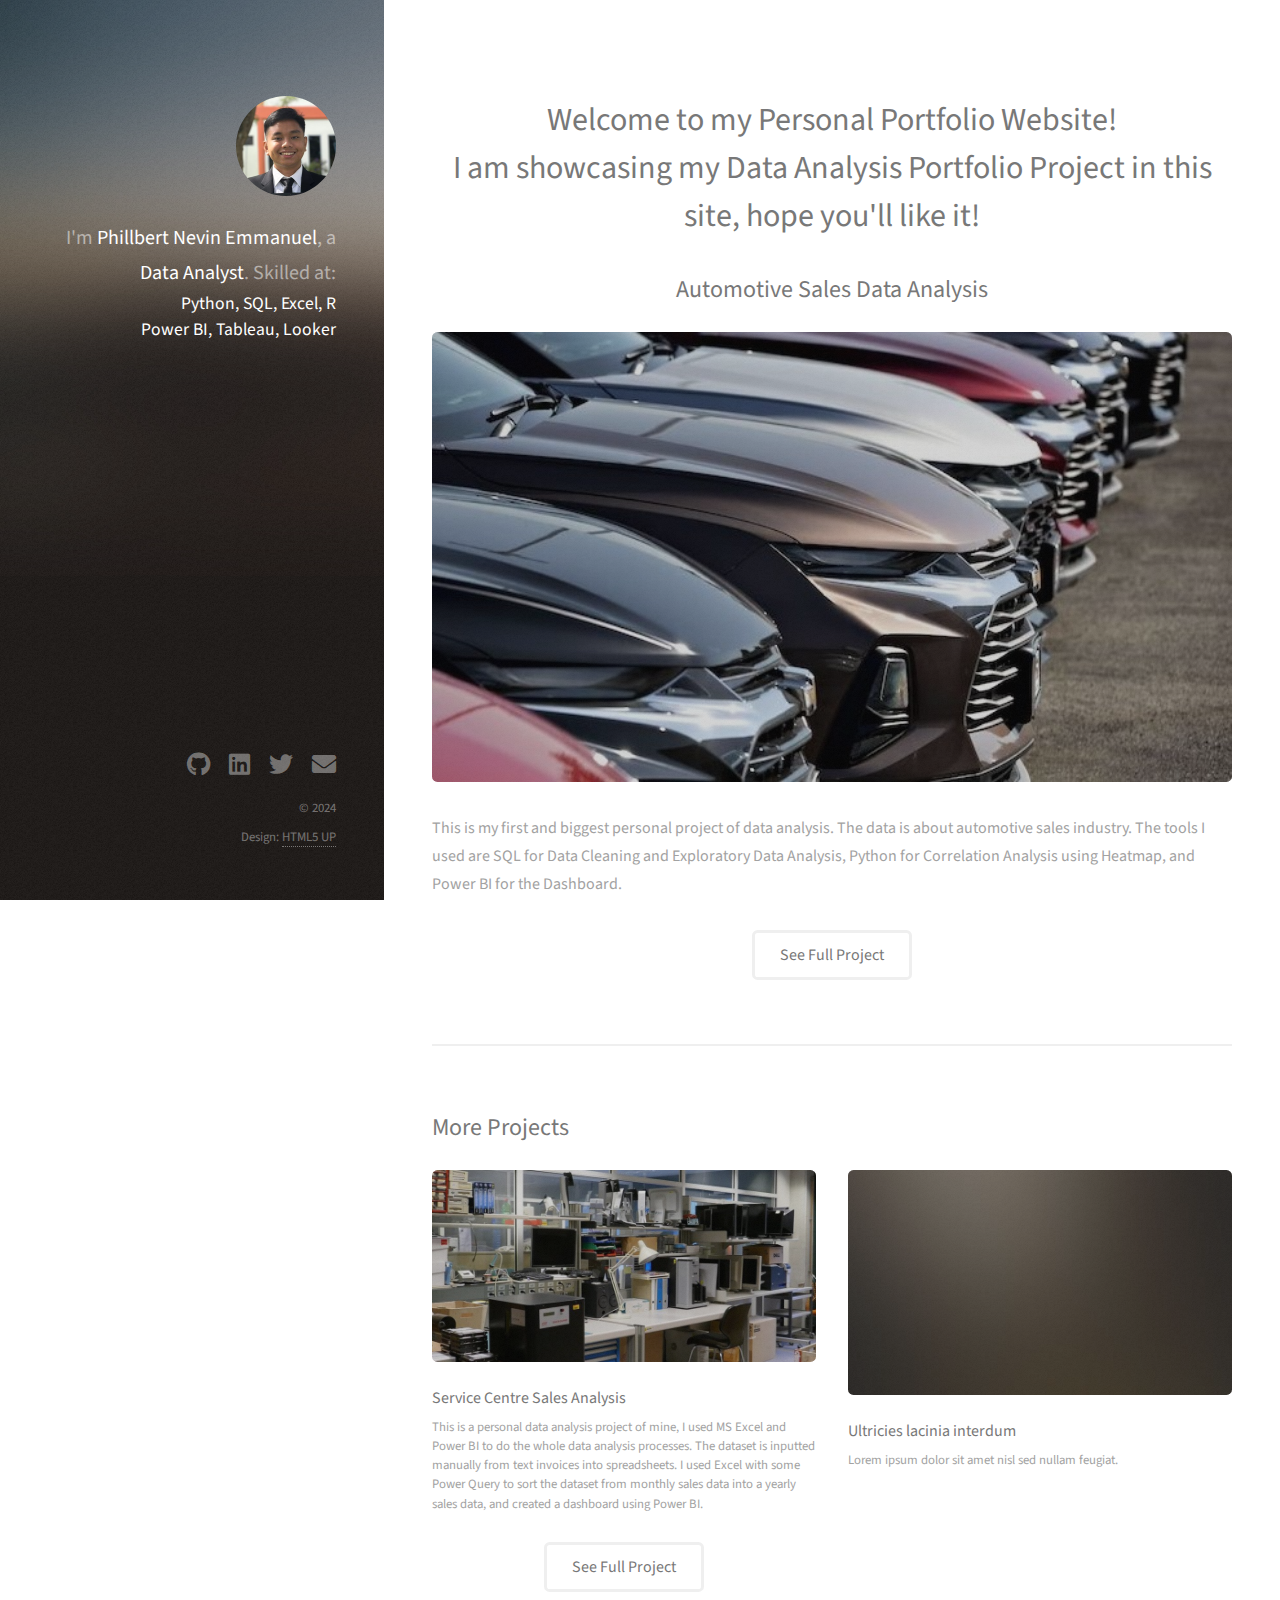
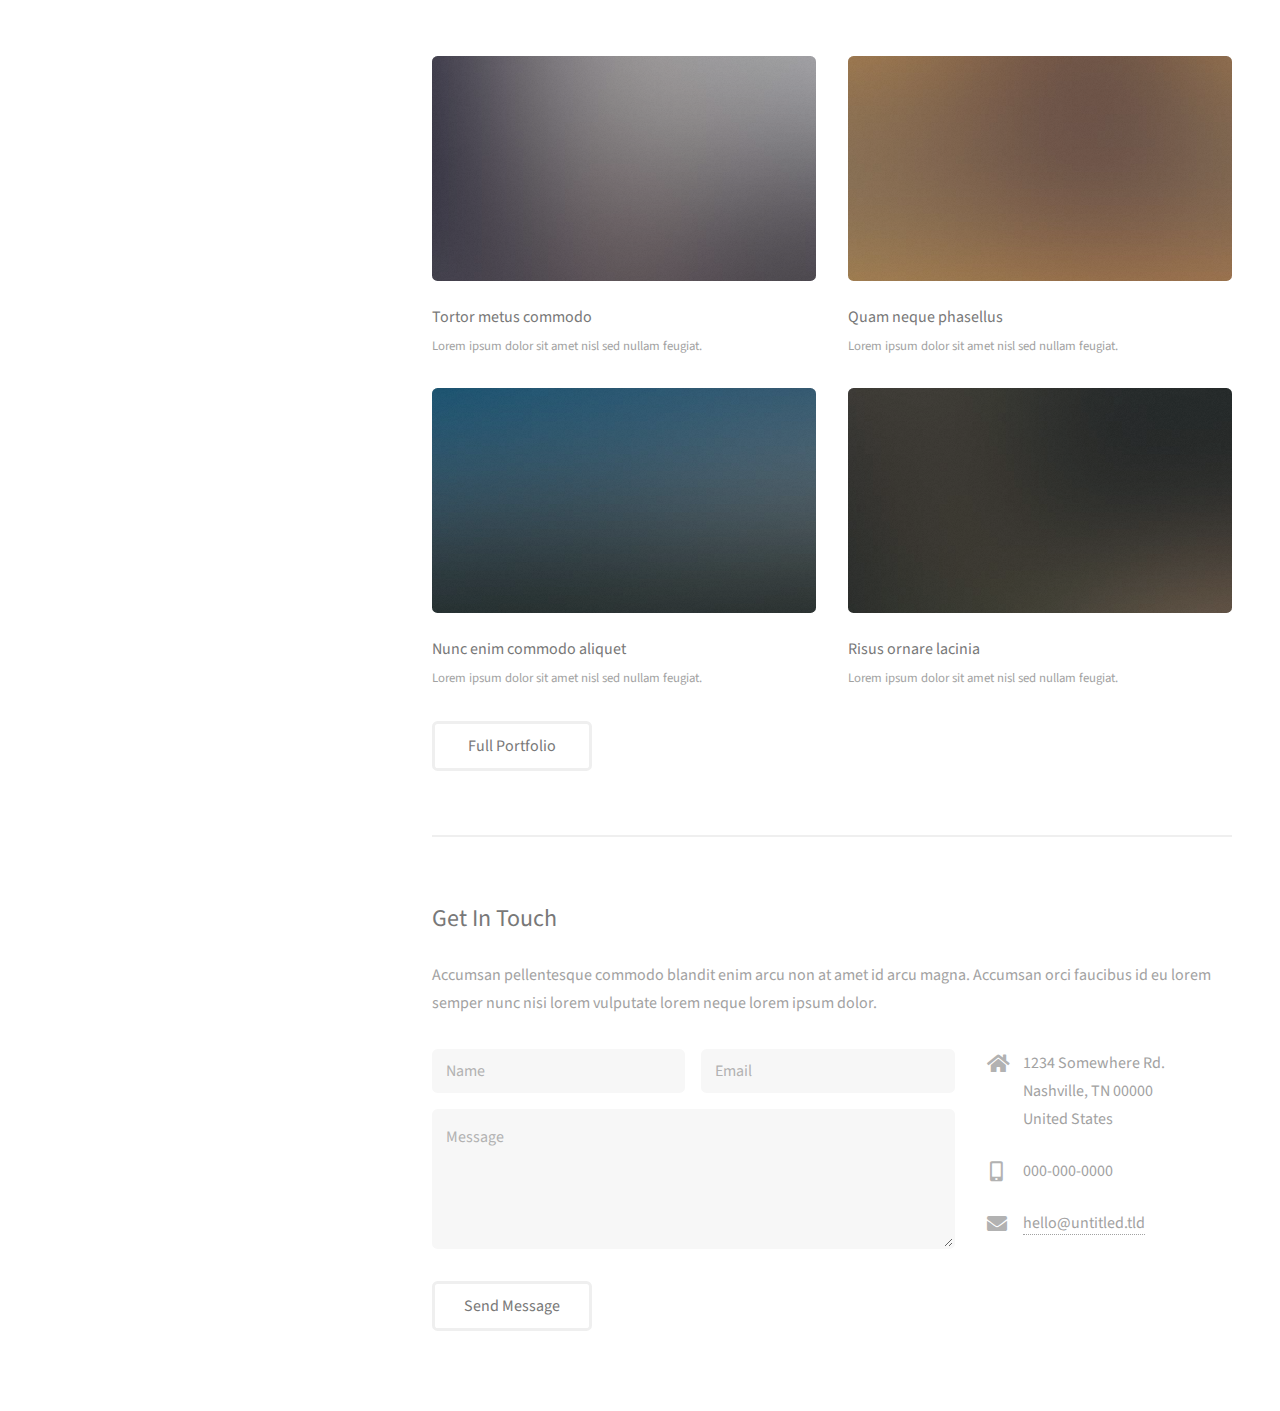
==== commit 09521df2: "Add files via upload" ====
--- a/index.html
+++ b/index.html
@@ -16,37 +16,41 @@
 		<!-- Header -->
 			<header id="header">
 				<div class="inner">
-					<a href="#" class="image avatar"><img src="images/avatar.jpg" alt="" /></a>
-					<h1>I'm <strong>Phillbert Nevin Emmanuel,</strong><br />
-					and I'm a Data Analyst. Skilled at:<br /></h1>
-					<h3>Python, SQL, Excel, R<br/>
-					BI Tools: Power BI, Tableau, Looker</h3>
+					<a href="https://www.linkedin.com/in/phillbertnevinemmanuel/" class="image avatar"><img src="images/avatar.jpg" alt="" /></a>
+					<h1>I'm <strong>Phillbert Nevin Emmanuel</strong>,<br />
+					a <strong>Data Analyst</strong>. Skilled at:<br /></h1>
+					<h4>Python, SQL, Excel, R<br/>
+					Power BI, Tableau, Looker</h4>
 				</div>
 			</header>
 
 		<!-- Main -->
 			<div id="main">
-
 				<!-- One -->
 					<section id="one">
 						<header class="major">
-							<h2>Ipsum lorem dolor aliquam ante commodo<br />
-							magna sed accumsan arcu neque.</h2>
+							<h1 style="text-align: center;">Welcome to my Personal Portfolio Website!<br/>
+							I am showcasing my Data Analysis Portfolio Project in this site, hope you'll like it!</h1>
 						</header>
-						<p>Accumsan orci faucibus id eu lorem semper. Eu ac iaculis ac nunc nisi lorem vulputate lorem neque cubilia ac in adipiscing in curae lobortis tortor primis integer massa adipiscing id nisi accumsan pellentesque commodo blandit enim arcu non at amet id arcu magna. Accumsan orci faucibus id eu lorem semper nunc nisi lorem vulputate lorem neque cubilia.</p>
-						<ul class="actions">
-							<li><a href="#" class="button">Learn More</a></li>
+						<h2 style="text-align: center;">Automotive Sales Data Analysis</h2>
+						<a href="https://github.com/PhillbertNevinEmmanuel/AutomotiveSalesDataAnalysis" class="image fit"><img src="images/fulls/00.jpg" alt=""></a>
+						<p>This is my first and biggest personal project of data analysis. The data is about automotive sales industry. The tools I used are SQL for Data Cleaning and Exploratory Data Analysis, Python for Correlation Analysis using Heatmap, and Power BI for the Dashboard.</p>
+						<ul class="actions special">
+							<li><a href="https://github.com/PhillbertNevinEmmanuel/AutomotiveSalesDataAnalysis" class="button centered">See Full Project</a></li>
 						</ul>
 					</section>
 
 				<!-- Two -->
 					<section id="two">
-						<h2>Recent Work</h2>
+						<h2>More Projects</h2>
 						<div class="row">
 							<article class="col-6 col-12-xsmall work-item">
 								<a href="images/fulls/01.jpg" class="image fit thumb"><img src="images/thumbs/01.jpg" alt="" /></a>
-								<h3>Magna sed consequat tempus</h3>
-								<p>Lorem ipsum dolor sit amet nisl sed nullam feugiat.</p>
+								<h3>Service Centre Sales Analysis</h3>
+								<p>This is a personal data analysis project of mine, I used MS Excel and Power BI to do the whole data analysis processes. The dataset is inputted manually from text invoices into spreadsheets. I used Excel with some Power Query to sort the dataset from monthly sales data into a yearly sales data, and created a dashboard using Power BI.</p><br>
+								<ul class="actions special">
+									<li><a href="https://github.com/PhillbertNevinEmmanuel/ServiceCentreSalesAnalysis" class="button centered">See Full Project</a></li>
+								</ul>
 							</article>
 							<article class="col-6 col-12-xsmall work-item">
 								<a href="images/fulls/02.jpg" class="image fit thumb"><img src="images/thumbs/02.jpg" alt="" /></a>
@@ -441,13 +445,14 @@
 			<footer id="footer">
 				<div class="inner">
 					<ul class="icons">
-						<li><a href="#" class="icon brands fa-twitter"><span class="label">Twitter</span></a></li>
-						<li><a href="#" class="icon brands fa-github"><span class="label">Github</span></a></li>
-						<li><a href="#" class="icon brands fa-dribbble"><span class="label">Dribbble</span></a></li>
-						<li><a href="#" class="icon solid fa-envelope"><span class="label">Email</span></a></li>
+						
+						<li><a href="https://github.com/PhillbertNevinEmmanuel" class="icon brands fa-github"><span class="label">Github</span></a></li>
+						<li><a href="https://www.linkedin.com/in/phillbertnevinemmanuel/" class="icon brands fa-linkedin"><span class="label">LinkedIn</span></a></li>
+						<li><a href="https://twitter.com/nevinphilbert" class="icon brands fa-twitter"><span class="label">Email</span></a></li>
+						<li><a href="mailto:nevinphilbert15@gmail.com?subject=Hello%20from%20your%20website&body=Hi%20there,%0D%0A%0D%0AI%20found%20your%20website%20and%20wanted%20to%20get%20in%20touch.%0D%0A%0D%0ABest%20regards,%0D%0A[Your%20Name]" class="icon solid fa-envelope"><span class="label">Email</span></a></li>
 					</ul>
 					<ul class="copyright">
-						<li>&copy; Untitled</li><li>Design: <a href="http://html5up.net">HTML5 UP</a></li>
+						<li>&copy; 2024</li><li>Design: <a href="http://html5up.net">HTML5 UP</a></li>
 					</ul>
 				</div>
 			</footer>
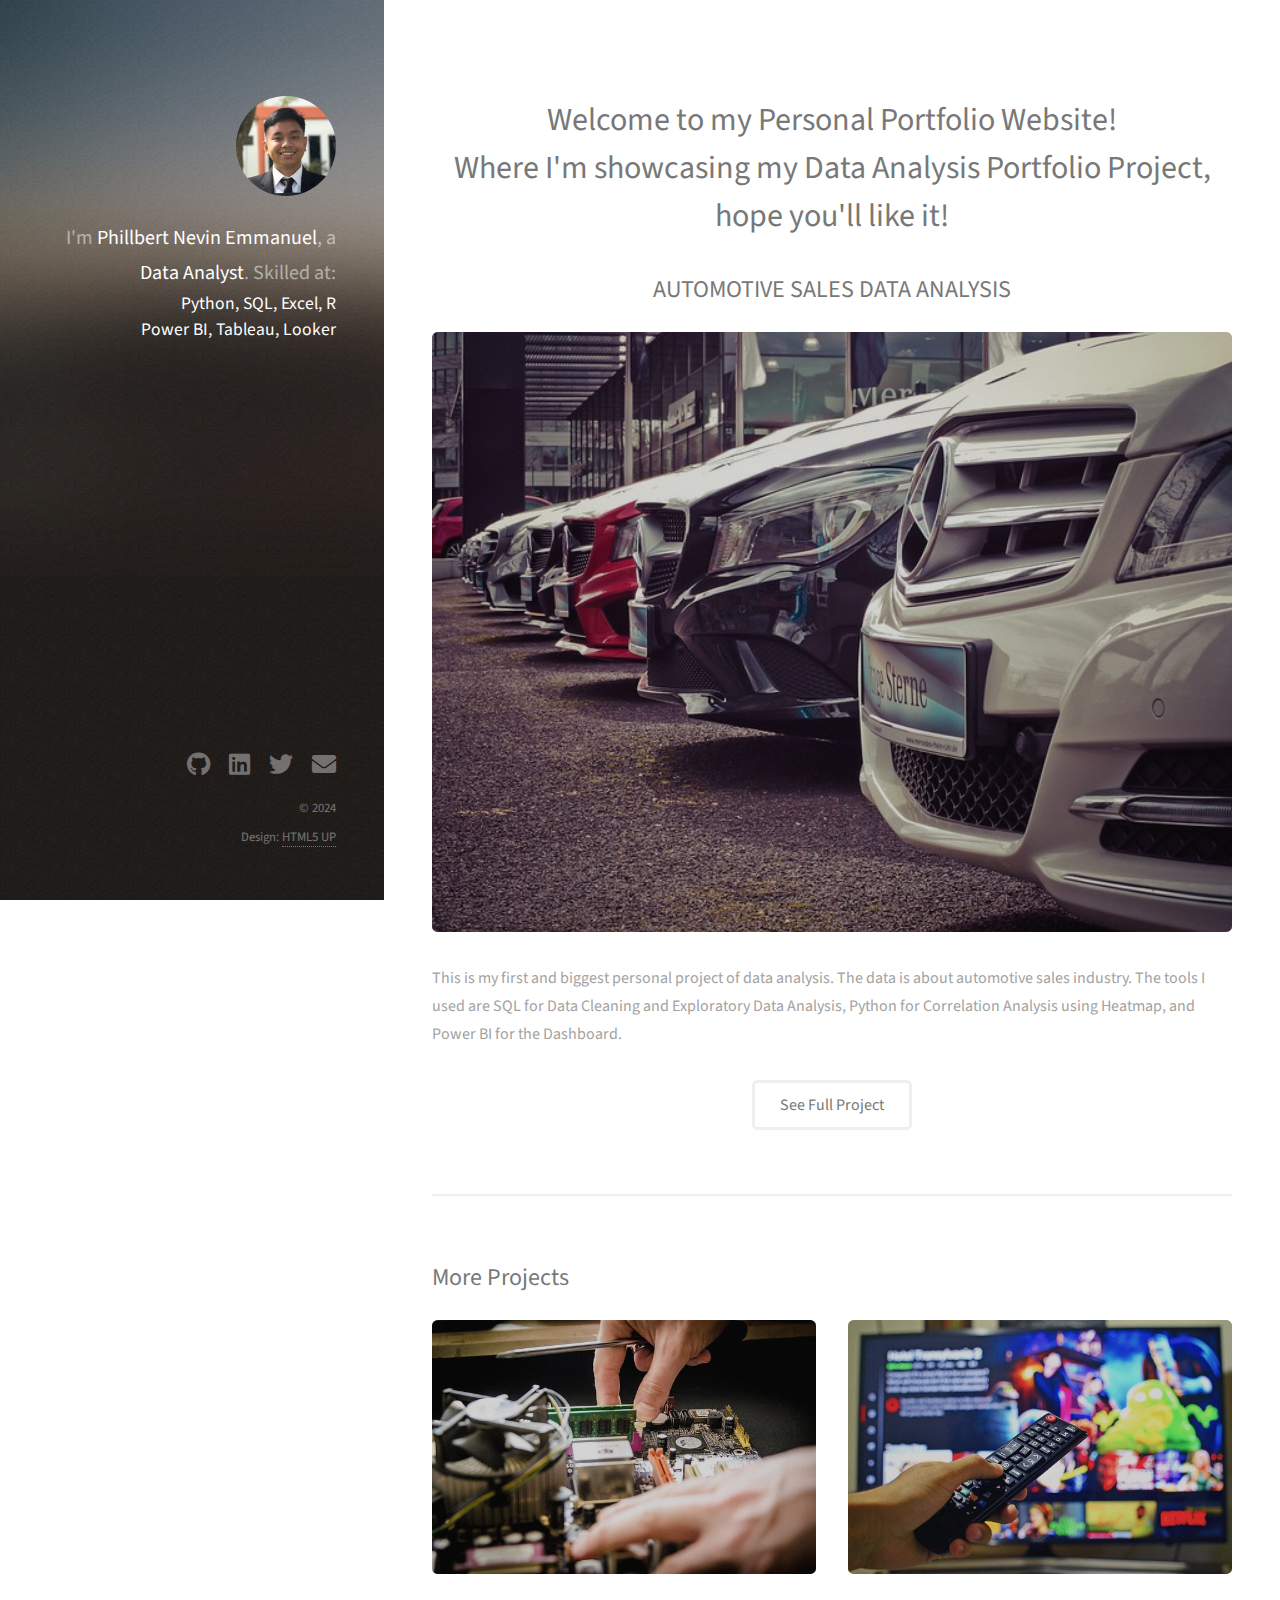
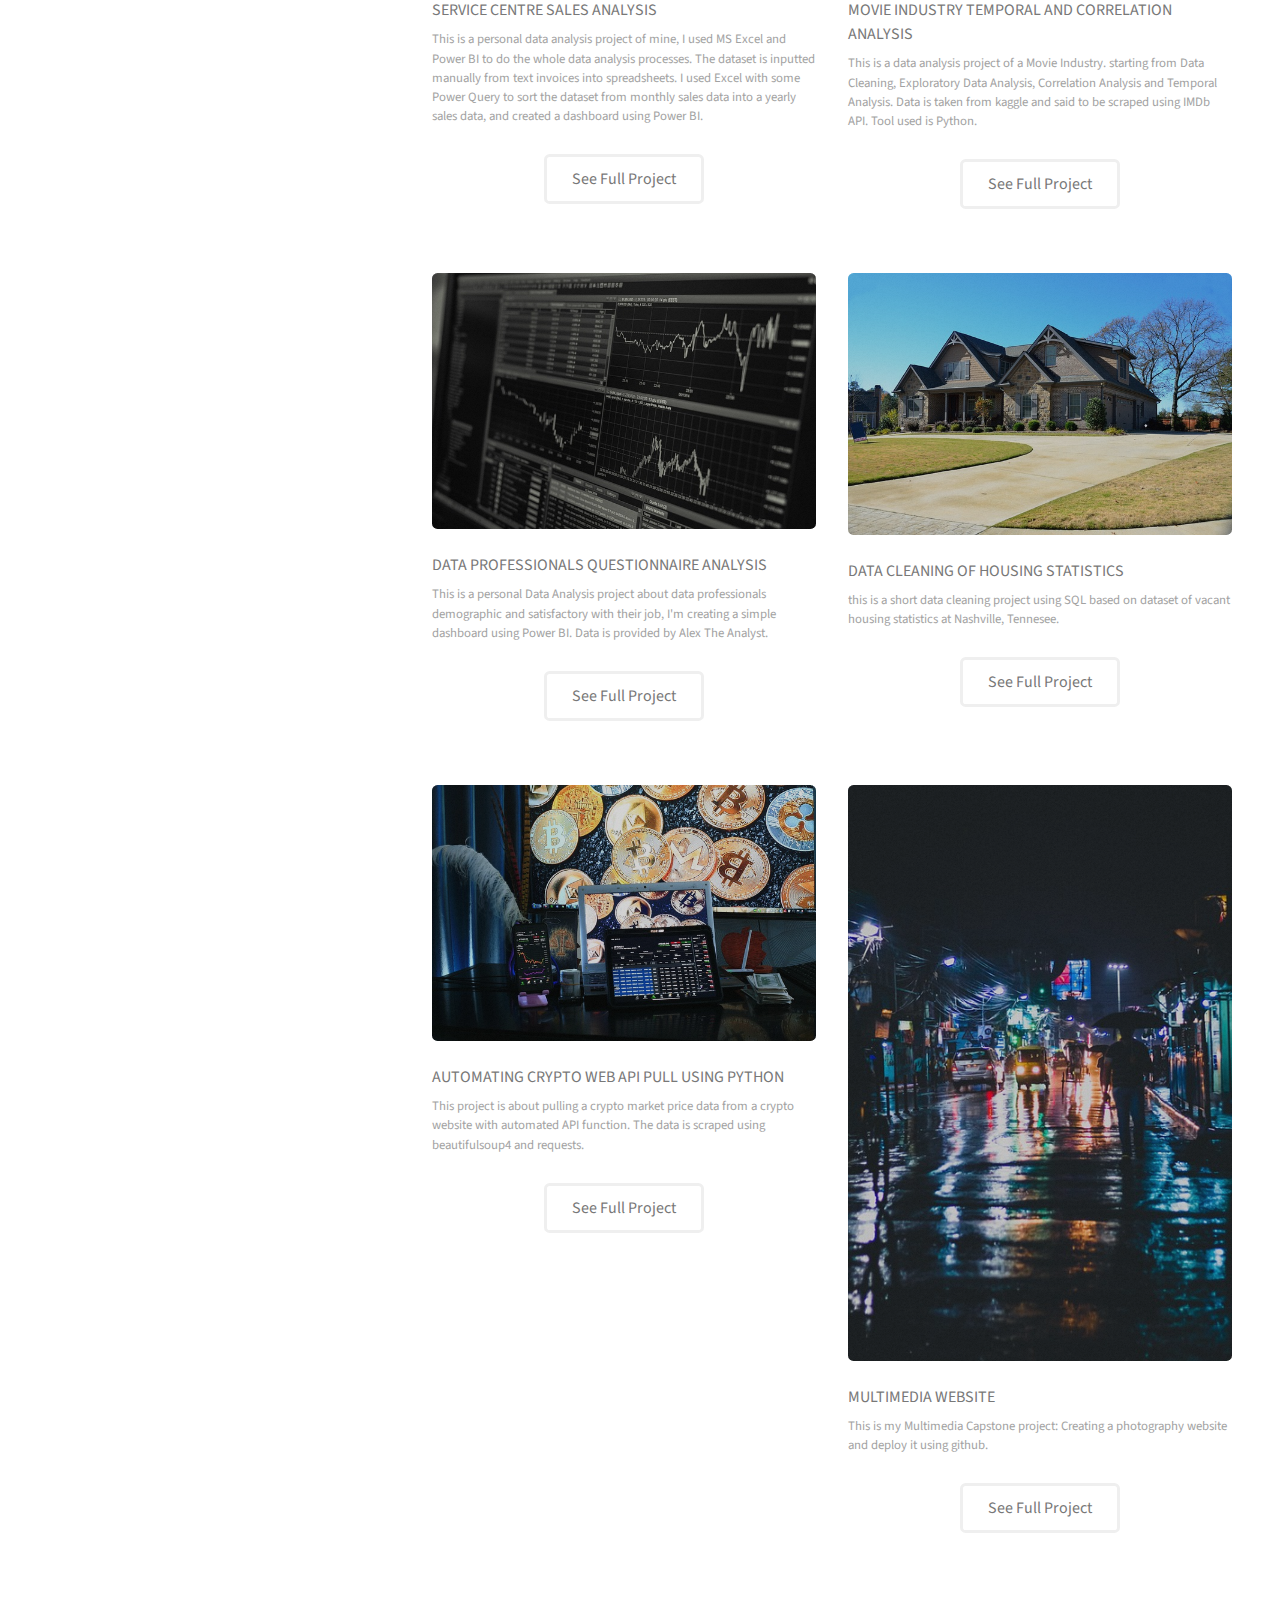
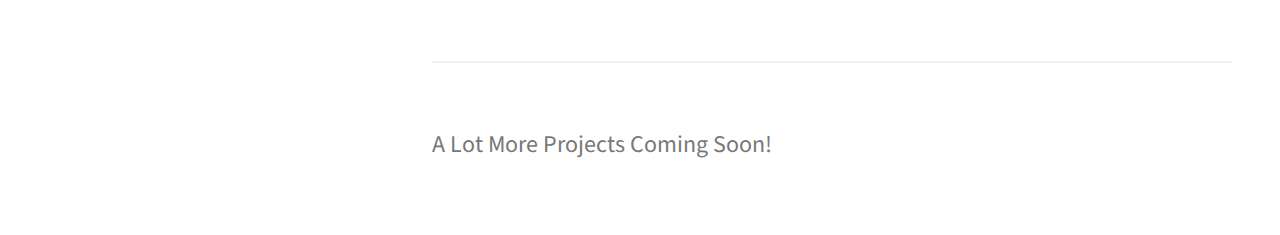
==== commit a4b0c837: "Add files via upload" ====
--- a/index.html
+++ b/index.html
@@ -30,9 +30,9 @@
 					<section id="one">
 						<header class="major">
 							<h1 style="text-align: center;">Welcome to my Personal Portfolio Website!<br/>
-							I am showcasing my Data Analysis Portfolio Project in this site, hope you'll like it!</h1>
+							Where I'm showcasing my Data Analysis Portfolio Project, hope you'll like it!</h1>
 						</header>
-						<h2 style="text-align: center;">Automotive Sales Data Analysis</h2>
+						<h2 style="text-align: center;"><b>AUTOMOTIVE SALES DATA ANALYSIS</b></h2>
 						<a href="https://github.com/PhillbertNevinEmmanuel/AutomotiveSalesDataAnalysis" class="image fit"><img src="images/fulls/00.jpg" alt=""></a>
 						<p>This is my first and biggest personal project of data analysis. The data is about automotive sales industry. The tools I used are SQL for Data Cleaning and Exploratory Data Analysis, Python for Correlation Analysis using Heatmap, and Power BI for the Dashboard.</p>
 						<ul class="actions special">
@@ -46,7 +46,7 @@
 						<div class="row">
 							<article class="col-6 col-12-xsmall work-item">
 								<a href="images/fulls/01.jpg" class="image fit thumb"><img src="images/thumbs/01.jpg" alt="" /></a>
-								<h3>Service Centre Sales Analysis</h3>
+								<h3><b>SERVICE CENTRE SALES ANALYSIS</b></h3>
 								<p>This is a personal data analysis project of mine, I used MS Excel and Power BI to do the whole data analysis processes. The dataset is inputted manually from text invoices into spreadsheets. I used Excel with some Power Query to sort the dataset from monthly sales data into a yearly sales data, and created a dashboard using Power BI.</p><br>
 								<ul class="actions special">
 									<li><a href="https://github.com/PhillbertNevinEmmanuel/ServiceCentreSalesAnalysis" class="button centered">See Full Project</a></li>
@@ -54,37 +54,52 @@
 							</article>
 							<article class="col-6 col-12-xsmall work-item">
 								<a href="images/fulls/02.jpg" class="image fit thumb"><img src="images/thumbs/02.jpg" alt="" /></a>
-								<h3>Ultricies lacinia interdum</h3>
-								<p>Lorem ipsum dolor sit amet nisl sed nullam feugiat.</p>
+								<h3><b>MOVIE INDUSTRY TEMPORAL AND CORRELATION ANALYSIS</b></h3>
+								<p>This is a data analysis project of a Movie Industry. starting from Data Cleaning, Exploratory Data Analysis, Correlation Analysis and Temporal Analysis. Data is taken from kaggle and said to be scraped using IMDb API. Tool used is Python.</p><br/>
+								<ul class="actions special">
+									<li><a href="https://github.com/PhillbertNevinEmmanuel/MovieIndustryAnalysis-Correlation" class="button centered">See Full Project</a></li>
+								</ul>
 							</article>
 							<article class="col-6 col-12-xsmall work-item">
 								<a href="images/fulls/03.jpg" class="image fit thumb"><img src="images/thumbs/03.jpg" alt="" /></a>
-								<h3>Tortor metus commodo</h3>
-								<p>Lorem ipsum dolor sit amet nisl sed nullam feugiat.</p>
+								<h3><b>DATA PROFESSIONALS QUESTIONNAIRE ANALYSIS</b></h3>
+								<p>This is a personal Data Analysis project about data professionals demographic and satisfactory with their job, I'm creating a simple dashboard using Power BI. Data is provided by Alex The Analyst.</p><br/>
+								<ul class="actions special">
+									<li><a href="https://github.com/PhillbertNevinEmmanuel/DataProfessionalQuestionnaireAnalysis_pbix" class="button centered">See Full Project</a></li>
+								</ul>
+								
 							</article>
 							<article class="col-6 col-12-xsmall work-item">
 								<a href="images/fulls/04.jpg" class="image fit thumb"><img src="images/thumbs/04.jpg" alt="" /></a>
-								<h3>Quam neque phasellus</h3>
-								<p>Lorem ipsum dolor sit amet nisl sed nullam feugiat.</p>
+								<h3><b>DATA CLEANING OF HOUSING STATISTICS</b></h3>
+								<p>this is a short data cleaning project using SQL based on dataset of vacant housing statistics at Nashville, Tennesee. </p><br/>
+								<ul class="actions special">
+									<li><a href="https://github.com/PhillbertNevinEmmanuel/NashvilleHousingDataCleaning" class="button centered">See Full Project</a></li>
+								</ul>
 							</article>
 							<article class="col-6 col-12-xsmall work-item">
 								<a href="images/fulls/05.jpg" class="image fit thumb"><img src="images/thumbs/05.jpg" alt="" /></a>
-								<h3>Nunc enim commodo aliquet</h3>
-								<p>Lorem ipsum dolor sit amet nisl sed nullam feugiat.</p>
+								<h3>AUTOMATING CRYPTO WEB API PULL USING PYTHON</h3>
+								<p>This project is about pulling a crypto market price data from a crypto website with automated API function. The data is scraped using beautifulsoup4 and requests.</p><br/>
+								<ul class="actions special">
+									<li><a href="https://github.com/PhillbertNevinEmmanuel/AutomatedCryptoAPIPull" class="button centered">See Full Project</a></li>
+								</ul>
 							</article>
 							<article class="col-6 col-12-xsmall work-item">
 								<a href="images/fulls/06.jpg" class="image fit thumb"><img src="images/thumbs/06.jpg" alt="" /></a>
-								<h3>Risus ornare lacinia</h3>
-								<p>Lorem ipsum dolor sit amet nisl sed nullam feugiat.</p>
+								<h3>MULTIMEDIA WEBSITE</h3>
+								<p>This is my Multimedia Capstone project: Creating a photography website and deploy it using github.</p><br/>
+								<ul class="actions special">
+									<li><a href="https://phillbertnevinemmanuel.github.io/projectfinalmulmedphillbert.github.io/" class="button centered">See Full Project</a></li>
+								</ul>
 							</article>
 						</div>
-						<ul class="actions">
-							<li><a href="#" class="button">Full Portfolio</a></li>
-						</ul>
 					</section>
 
 				<!-- Three -->
 					<section id="three">
+						<h2>A Lot More Projects Coming Soon!</h2>
+						<!--
 						<h2>Get In Touch</h2>
 						<p>Accumsan pellentesque commodo blandit enim arcu non at amet id arcu magna. Accumsan orci faucibus id eu lorem semper nunc nisi lorem vulputate lorem neque lorem ipsum dolor.</p>
 						<div class="row">
@@ -119,6 +134,7 @@
 								</ul>
 							</div>
 						</div>
+						 -->
 					</section>
 
 				<!-- Four -->
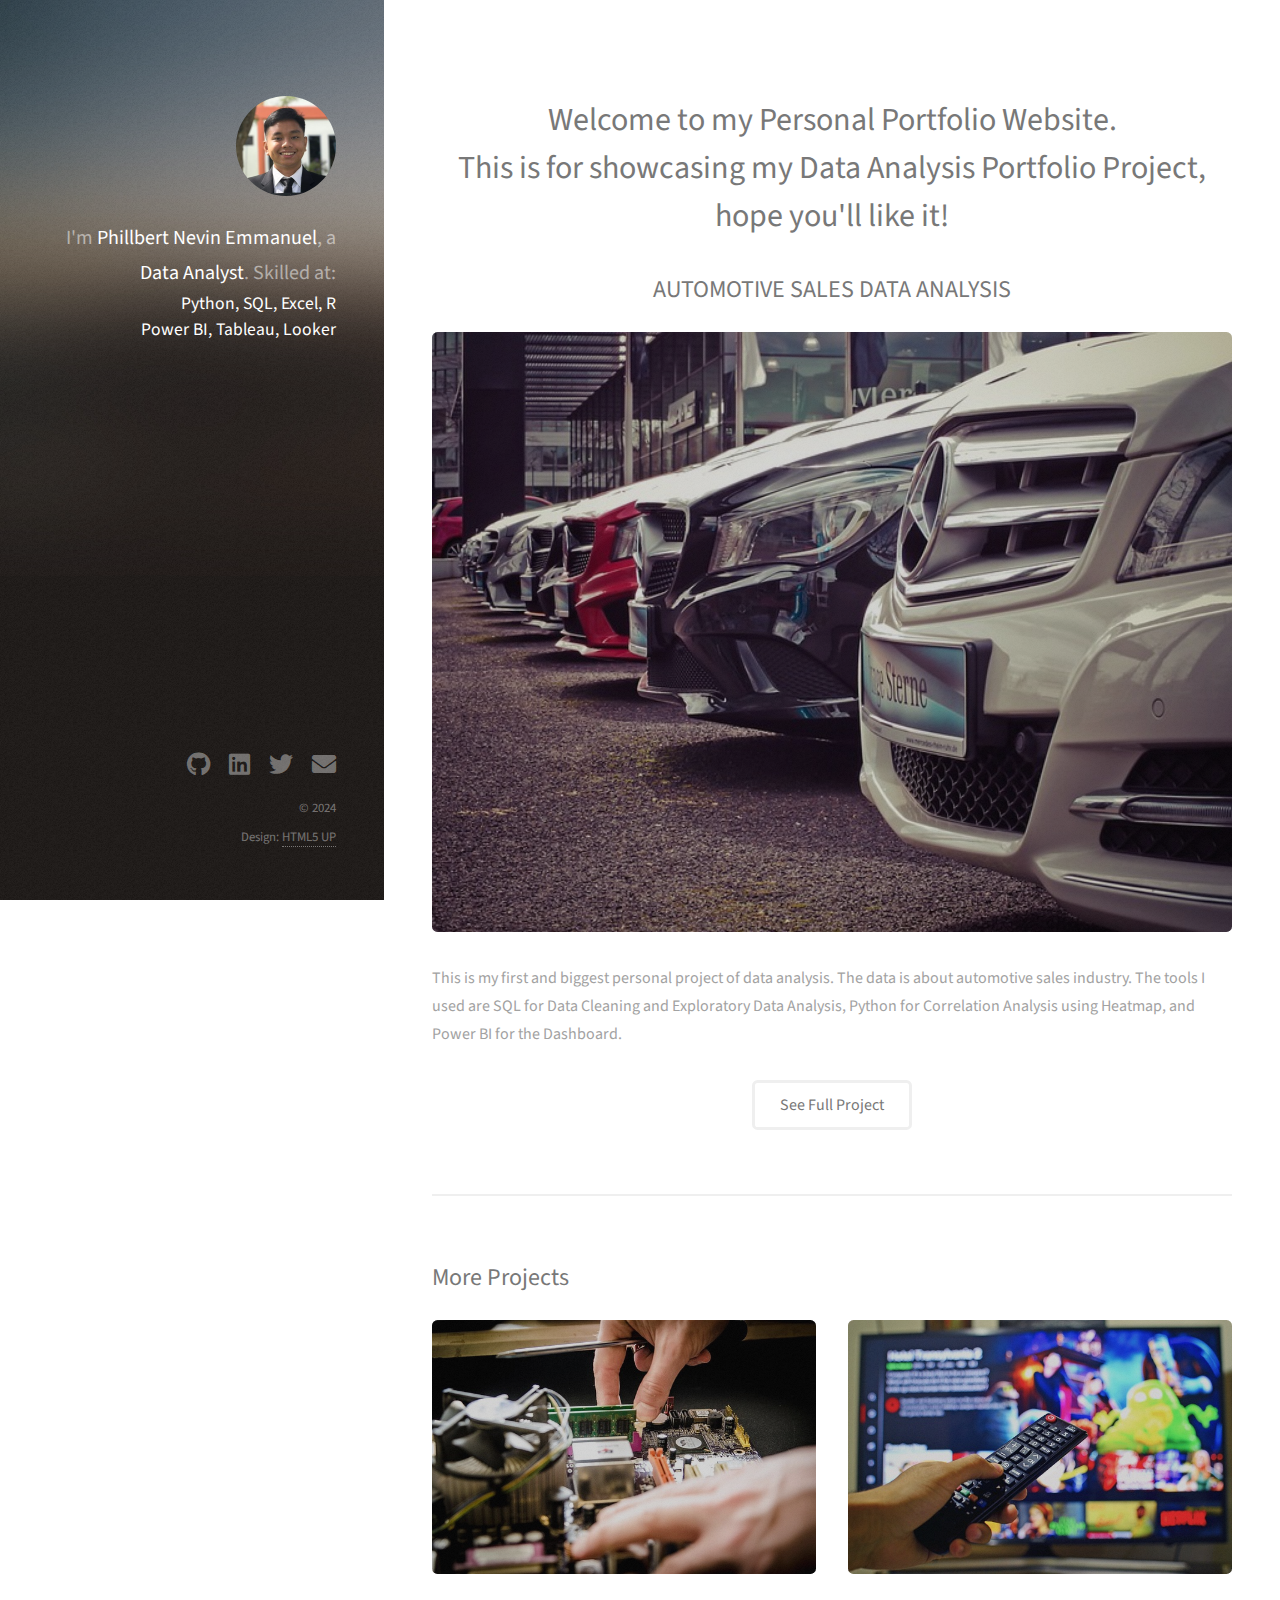
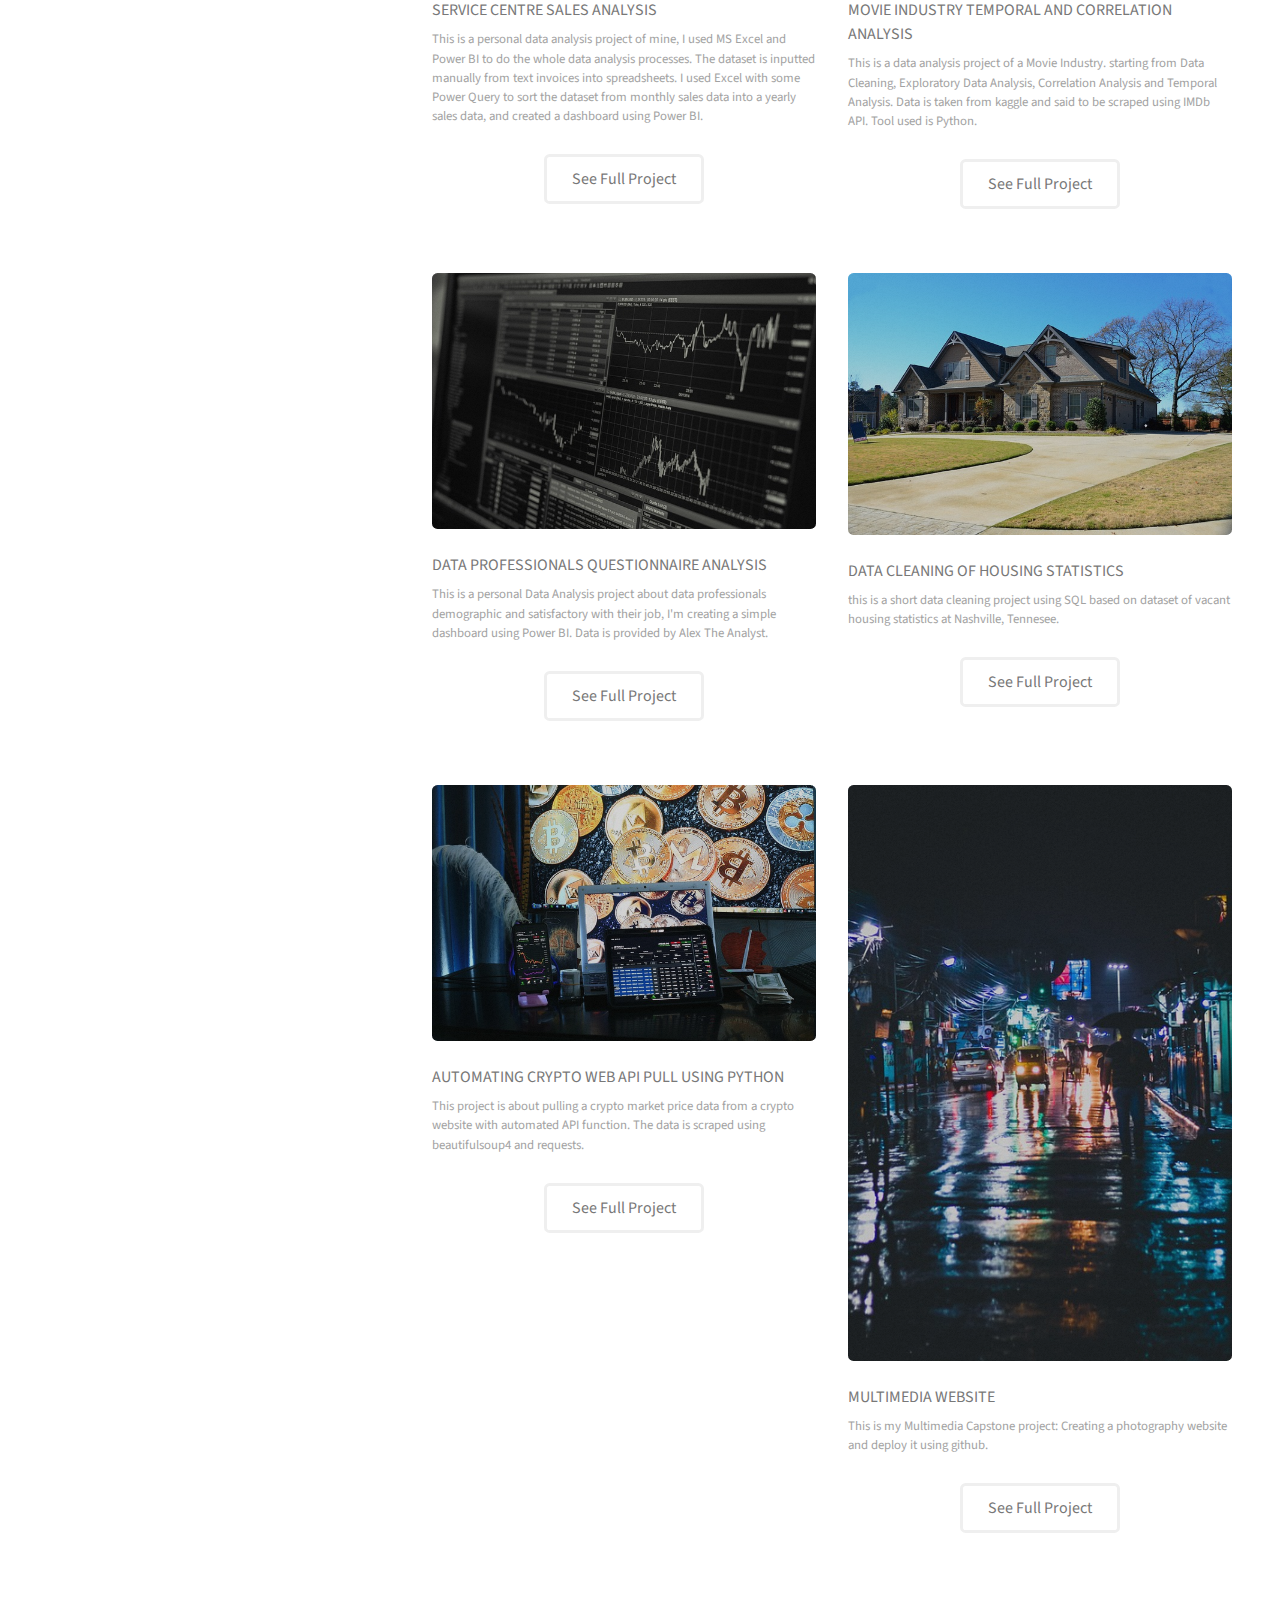
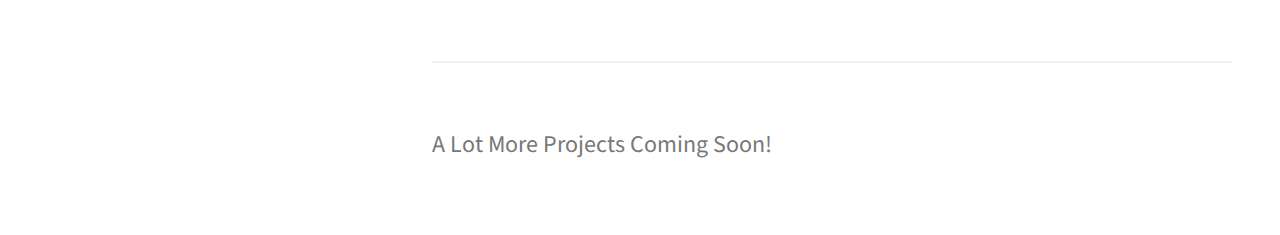
==== commit c823a6dd: "Update index.html" ====
--- a/index.html
+++ b/index.html
@@ -29,8 +29,8 @@
 				<!-- One -->
 					<section id="one">
 						<header class="major">
-							<h1 style="text-align: center;">Welcome to my Personal Portfolio Website!<br/>
-							Where I'm showcasing my Data Analysis Portfolio Project, hope you'll like it!</h1>
+							<h1 style="text-align: center;">Welcome to my Personal Portfolio Website.<br/>
+							This is for showcasing my Data Analysis Portfolio Project, hope you'll like it!</h1>
 						</header>
 						<h2 style="text-align: center;"><b>AUTOMOTIVE SALES DATA ANALYSIS</b></h2>
 						<a href="https://github.com/PhillbertNevinEmmanuel/AutomotiveSalesDataAnalysis" class="image fit"><img src="images/fulls/00.jpg" alt=""></a>
@@ -482,4 +482,4 @@
 			<script src="assets/js/main.js"></script>
 
 	</body>
-</html>+</html>
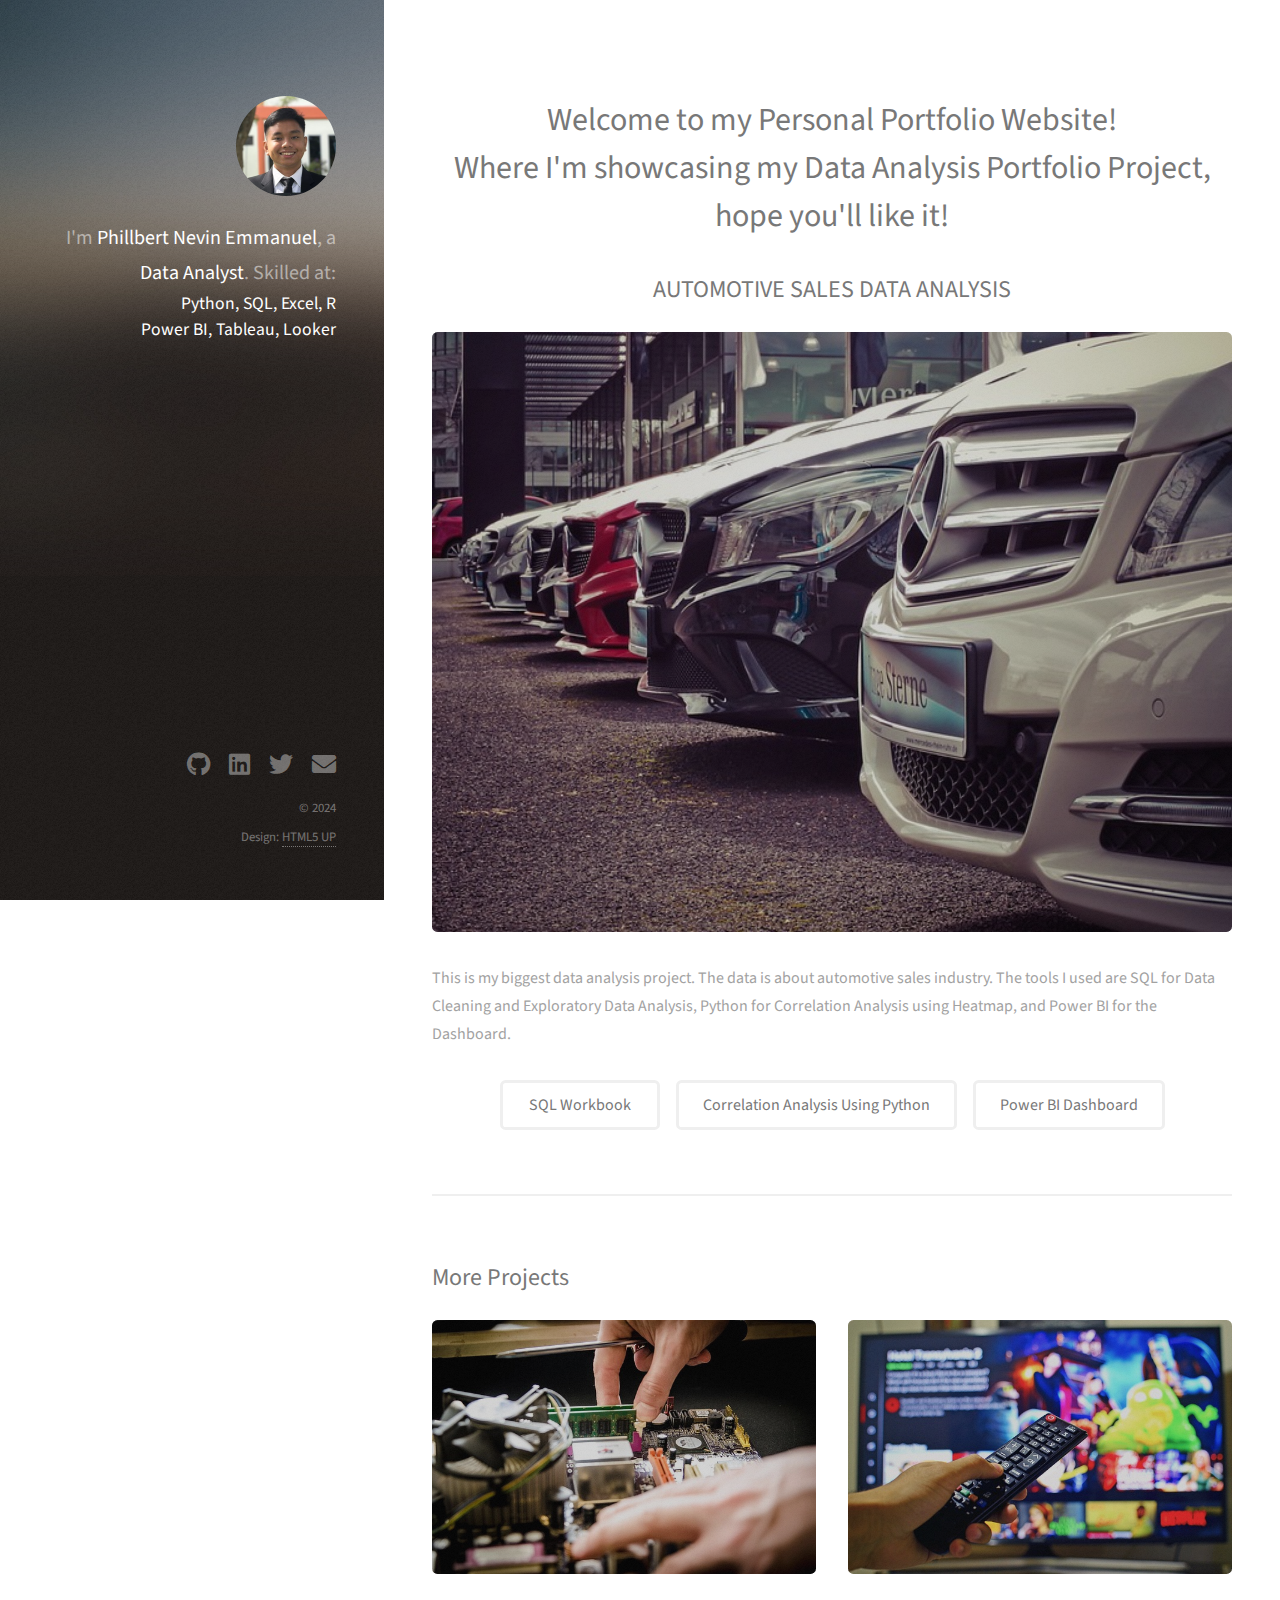
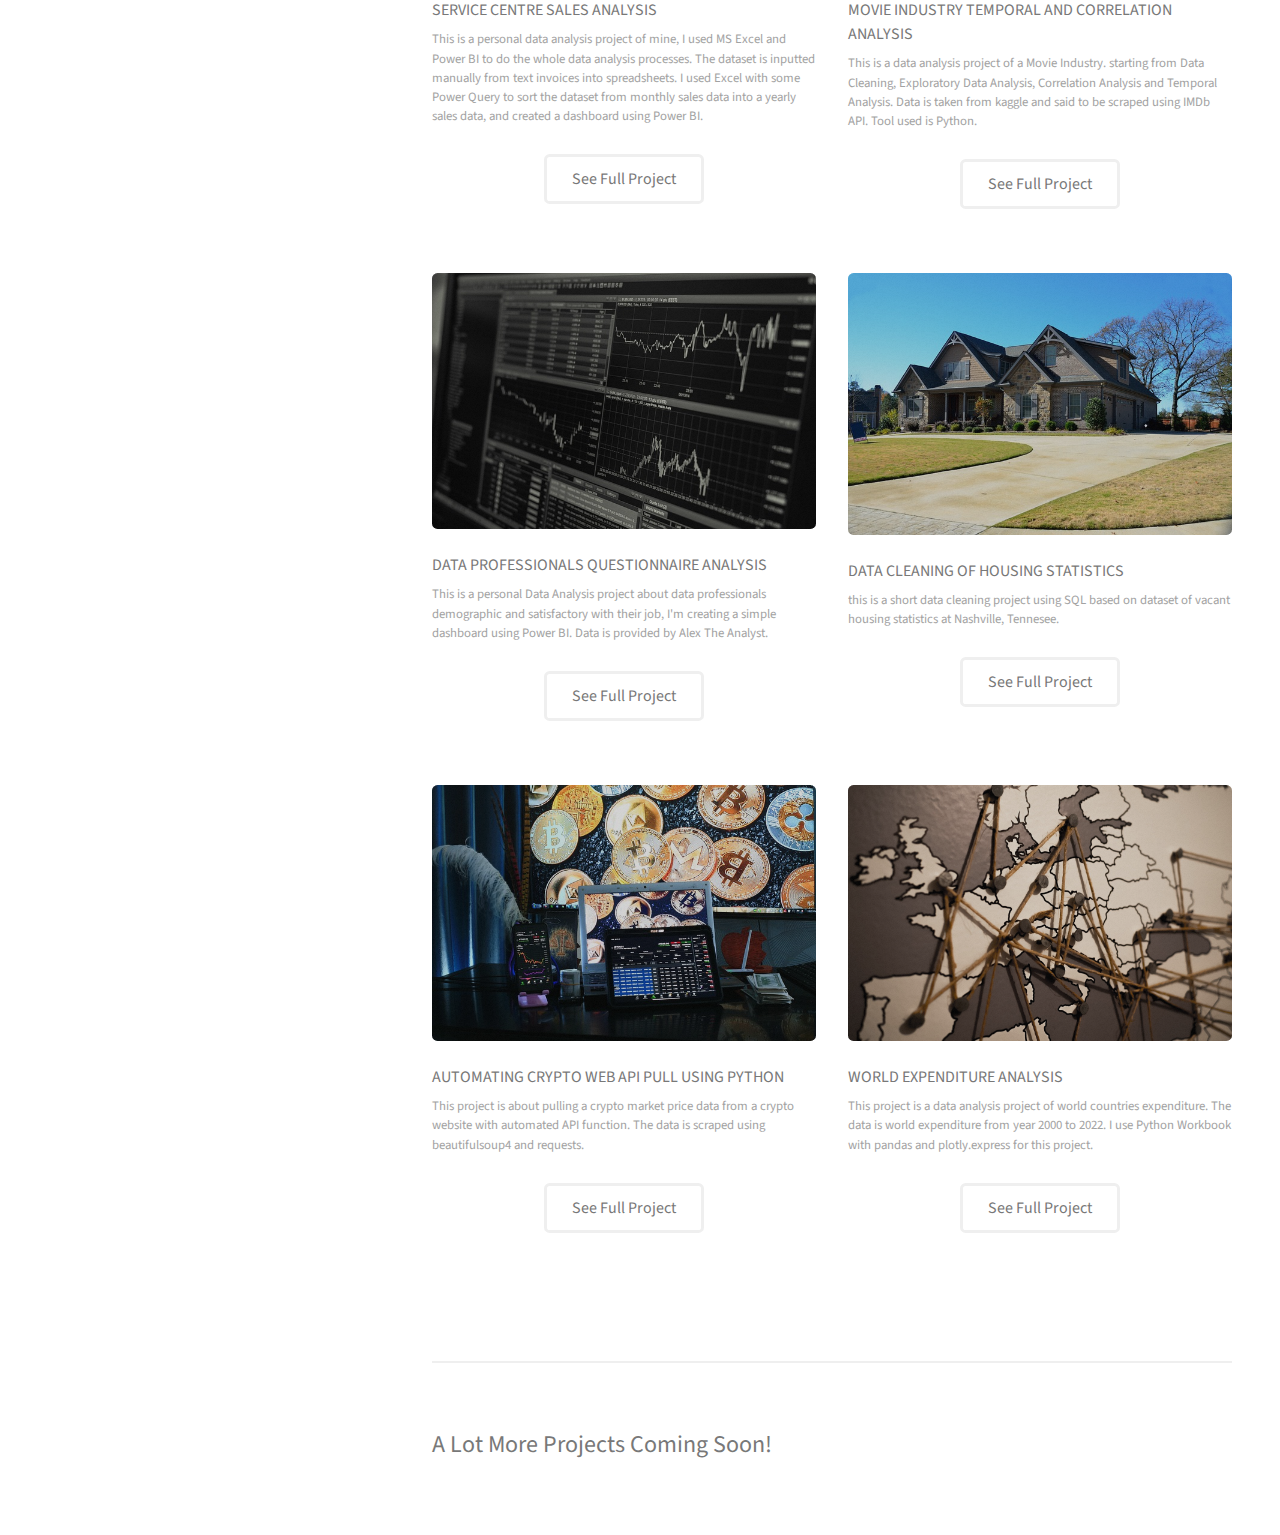
==== commit 0b72fcfd: "Add files via upload" ====
--- a/index.html
+++ b/index.html
@@ -29,14 +29,16 @@
 				<!-- One -->
 					<section id="one">
 						<header class="major">
-							<h1 style="text-align: center;">Welcome to my Personal Portfolio Website.<br/>
-							This is for showcasing my Data Analysis Portfolio Project, hope you'll like it!</h1>
+							<h1 style="text-align: center;">Welcome to my Personal Portfolio Website!<br/>
+							Where I'm showcasing my Data Analysis Portfolio Project, hope you'll like it!</h1>
 						</header>
 						<h2 style="text-align: center;"><b>AUTOMOTIVE SALES DATA ANALYSIS</b></h2>
 						<a href="https://github.com/PhillbertNevinEmmanuel/AutomotiveSalesDataAnalysis" class="image fit"><img src="images/fulls/00.jpg" alt=""></a>
-						<p>This is my first and biggest personal project of data analysis. The data is about automotive sales industry. The tools I used are SQL for Data Cleaning and Exploratory Data Analysis, Python for Correlation Analysis using Heatmap, and Power BI for the Dashboard.</p>
+						<p>This is my biggest data analysis project. The data is about automotive sales industry. The tools I used are SQL for Data Cleaning and Exploratory Data Analysis, Python for Correlation Analysis using Heatmap, and Power BI for the Dashboard.</p>
 						<ul class="actions special">
-							<li><a href="https://github.com/PhillbertNevinEmmanuel/AutomotiveSalesDataAnalysis" class="button centered">See Full Project</a></li>
+							<li><a href="https://github.com/PhillbertNevinEmmanuel/AutomotiveSalesDataAnalysis/blob/main/SQL%20Workbook/AutomotiveSalesAnalysis.sql" class="button centered">SQL Workbook</a></li>
+							<li><a href="https://github.com/PhillbertNevinEmmanuel/AutomotiveSalesDataAnalysis/blob/main/Correlation%20Analysis%20%20using%20Jupyter%20Notebook/Auto%20Sales%20Correlation%20Analysis.ipynb" class="button centered">Correlation Analysis Using Python</a></li>
+							<li><a href="https://github.com/PhillbertNevinEmmanuel/AutomotiveSalesDataAnalysis/blob/main/Power%20BI%20Dashboard/AutomotiveSalesDashboard.pbix" class="button centered">Power BI Dashboard</a></li>
 						</ul>
 					</section>
 
@@ -49,7 +51,7 @@
 								<h3><b>SERVICE CENTRE SALES ANALYSIS</b></h3>
 								<p>This is a personal data analysis project of mine, I used MS Excel and Power BI to do the whole data analysis processes. The dataset is inputted manually from text invoices into spreadsheets. I used Excel with some Power Query to sort the dataset from monthly sales data into a yearly sales data, and created a dashboard using Power BI.</p><br>
 								<ul class="actions special">
-									<li><a href="https://github.com/PhillbertNevinEmmanuel/ServiceCentreSalesAnalysis" class="button centered">See Full Project</a></li>
+									<li><a href="https://github.com/PhillbertNevinEmmanuel/ServiceCentreSalesAnalysis/blob/main/Sales%20Data%20Analysis.pbix" class="button centered">See Full Project</a></li>
 								</ul>
 							</article>
 							<article class="col-6 col-12-xsmall work-item">
@@ -57,7 +59,7 @@
 								<h3><b>MOVIE INDUSTRY TEMPORAL AND CORRELATION ANALYSIS</b></h3>
 								<p>This is a data analysis project of a Movie Industry. starting from Data Cleaning, Exploratory Data Analysis, Correlation Analysis and Temporal Analysis. Data is taken from kaggle and said to be scraped using IMDb API. Tool used is Python.</p><br/>
 								<ul class="actions special">
-									<li><a href="https://github.com/PhillbertNevinEmmanuel/MovieIndustryAnalysis-Correlation" class="button centered">See Full Project</a></li>
+									<li><a href="https://github.com/PhillbertNevinEmmanuel/MovieIndustryAnalysis-Correlation/blob/main/3b.%20Movie%20Industry%20Analysis%20and%20Correlation.ipynb" class="button centered">See Full Project</a></li>
 								</ul>
 							</article>
 							<article class="col-6 col-12-xsmall work-item">
@@ -65,7 +67,7 @@
 								<h3><b>DATA PROFESSIONALS QUESTIONNAIRE ANALYSIS</b></h3>
 								<p>This is a personal Data Analysis project about data professionals demographic and satisfactory with their job, I'm creating a simple dashboard using Power BI. Data is provided by Alex The Analyst.</p><br/>
 								<ul class="actions special">
-									<li><a href="https://github.com/PhillbertNevinEmmanuel/DataProfessionalQuestionnaireAnalysis_pbix" class="button centered">See Full Project</a></li>
+									<li><a href="https://github.com/PhillbertNevinEmmanuel/DataProfessionalQuestionnaireAnalysis_pbix/blob/main/Data%20Professionals%20Questionnaire%20Analysis.pdf" class="button centered">See Full Project</a></li>
 								</ul>
 								
 							</article>
@@ -74,7 +76,7 @@
 								<h3><b>DATA CLEANING OF HOUSING STATISTICS</b></h3>
 								<p>this is a short data cleaning project using SQL based on dataset of vacant housing statistics at Nashville, Tennesee. </p><br/>
 								<ul class="actions special">
-									<li><a href="https://github.com/PhillbertNevinEmmanuel/NashvilleHousingDataCleaning" class="button centered">See Full Project</a></li>
+									<li><a href="https://github.com/PhillbertNevinEmmanuel/NashvilleHousingDataCleaning/blob/main/Nashville%20Housing%20Data%20Cleaning.sql" class="button centered">See Full Project</a></li>
 								</ul>
 							</article>
 							<article class="col-6 col-12-xsmall work-item">
@@ -82,15 +84,15 @@
 								<h3>AUTOMATING CRYPTO WEB API PULL USING PYTHON</h3>
 								<p>This project is about pulling a crypto market price data from a crypto website with automated API function. The data is scraped using beautifulsoup4 and requests.</p><br/>
 								<ul class="actions special">
-									<li><a href="https://github.com/PhillbertNevinEmmanuel/AutomatedCryptoAPIPull" class="button centered">See Full Project</a></li>
+									<li><a href="https://github.com/PhillbertNevinEmmanuel/AutomatedCryptoAPIPull/blob/main/2b.%20%20Automating%20Crypto%20Web%20API%20Pull%20using%20Python.ipynb" class="button centered">See Full Project</a></li>
 								</ul>
 							</article>
 							<article class="col-6 col-12-xsmall work-item">
 								<a href="images/fulls/06.jpg" class="image fit thumb"><img src="images/thumbs/06.jpg" alt="" /></a>
-								<h3>MULTIMEDIA WEBSITE</h3>
-								<p>This is my Multimedia Capstone project: Creating a photography website and deploy it using github.</p><br/>
-								<ul class="actions special">
-									<li><a href="https://phillbertnevinemmanuel.github.io/projectfinalmulmedphillbert.github.io/" class="button centered">See Full Project</a></li>
+								<h3>WORLD EXPENDITURE ANALYSIS</h3>
+								<p>This project is a data analysis project of world countries expenditure. The data is world expenditure from year 2000 to 2022. I use Python Workbook with pandas and plotly.express for this project.</p><br/>
+								<ul class="actions special">
+									<li><a href="https://github.com/PhillbertNevinEmmanuel/WorldExpenditureAnalysis/blob/main/6.%20World%20Expenditures%20Analysis.ipynb" class="button centered">See Full Project</a></li>
 								</ul>
 							</article>
 						</div>
@@ -482,4 +484,4 @@
 			<script src="assets/js/main.js"></script>
 
 	</body>
-</html>
+</html>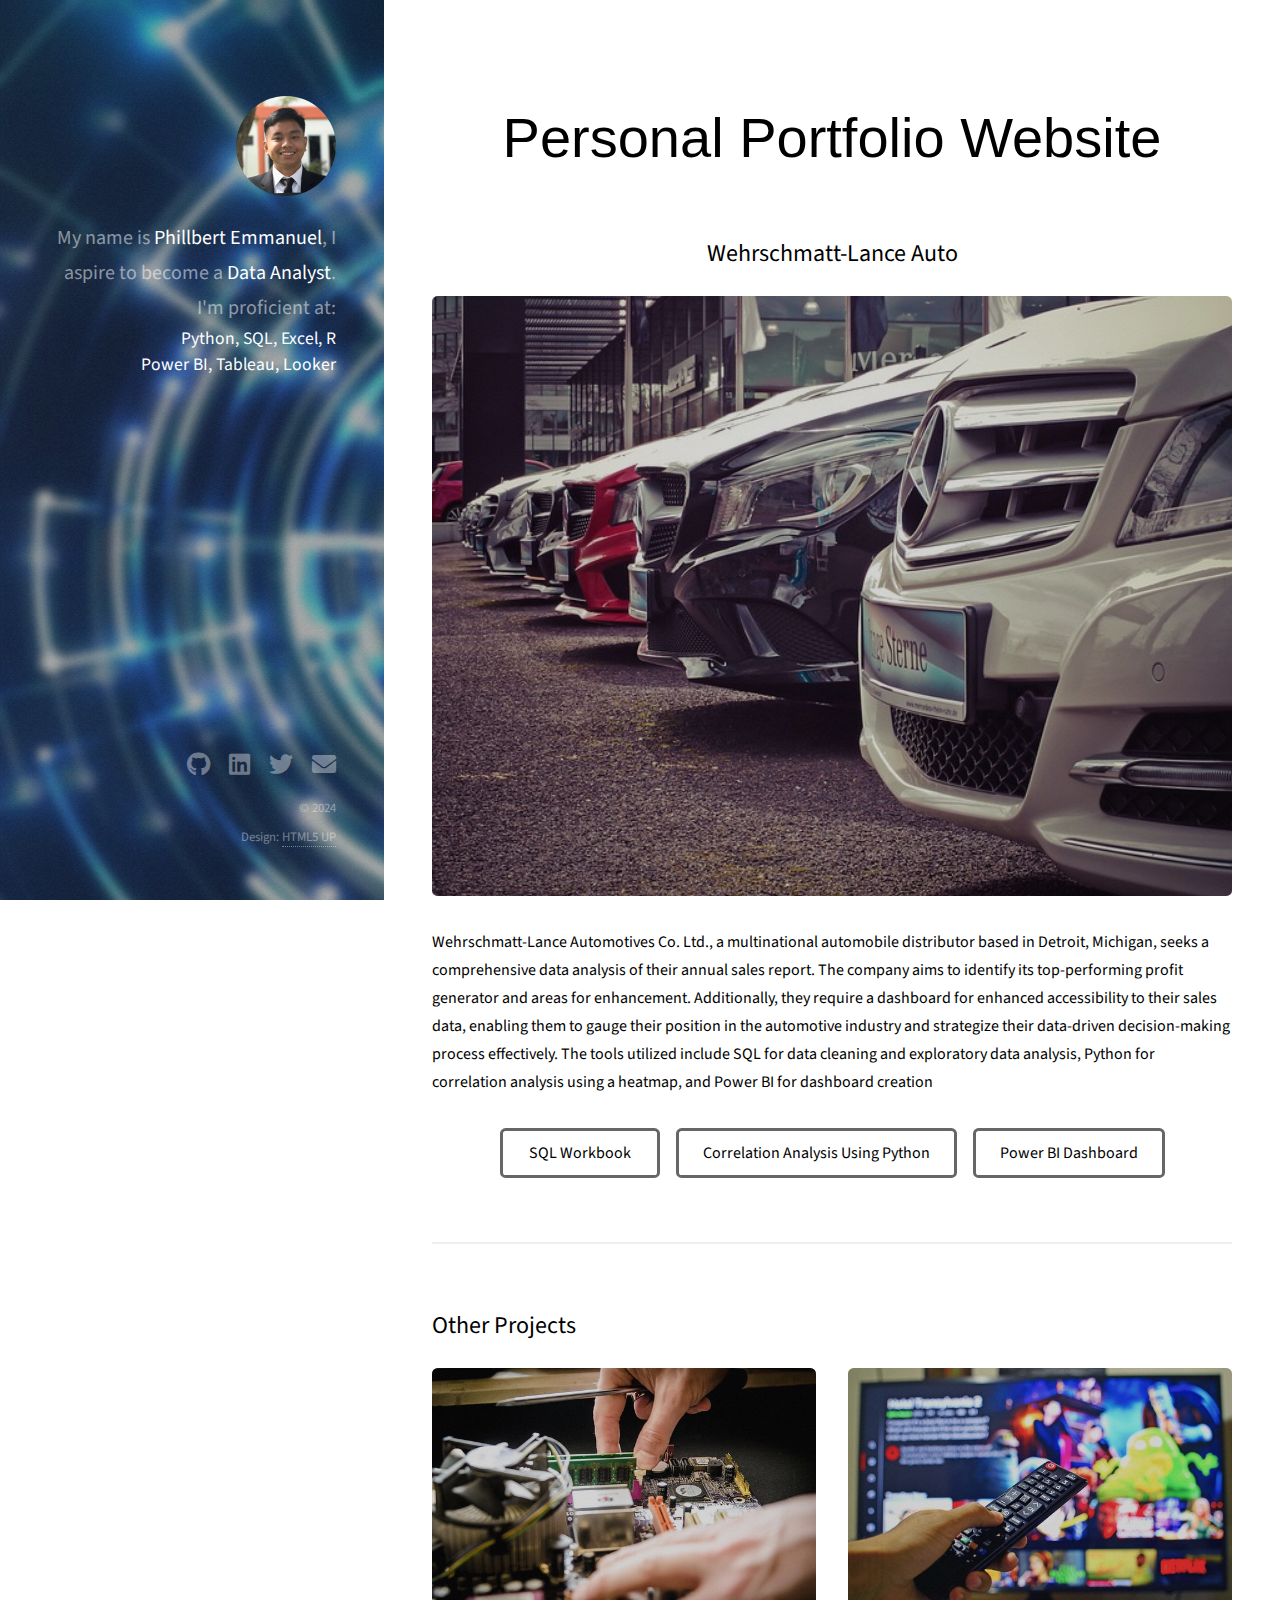
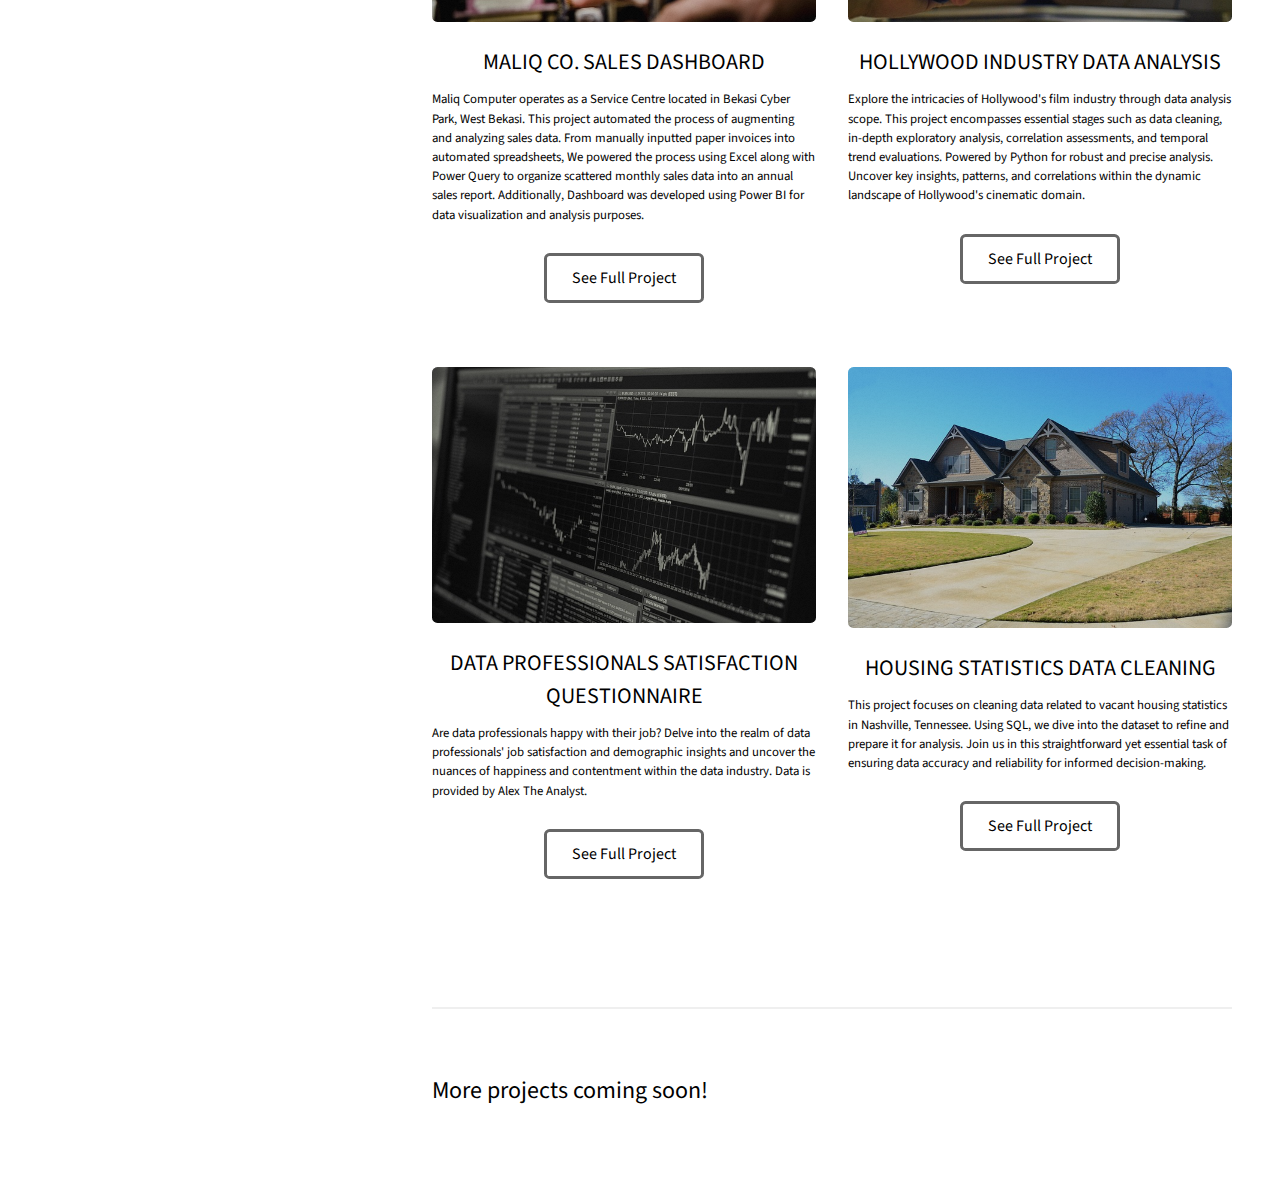
==== commit 25f7e687: "Add files via upload" ====
--- a/index.html
+++ b/index.html
@@ -17,8 +17,8 @@
 			<header id="header">
 				<div class="inner">
 					<a href="https://www.linkedin.com/in/phillbertnevinemmanuel/" class="image avatar"><img src="images/avatar.jpg" alt="" /></a>
-					<h1>I'm <strong>Phillbert Nevin Emmanuel</strong>,<br />
-					a <strong>Data Analyst</strong>. Skilled at:<br /></h1>
+					<h1>My name is <strong>Phillbert Emmanuel</strong>,<br/>
+					I aspire to become a <strong>Data Analyst</strong>. <br/>I'm proficient at:<br/></h1>
 					<h4>Python, SQL, Excel, R<br/>
 					Power BI, Tableau, Looker</h4>
 				</div>
@@ -29,12 +29,11 @@
 				<!-- One -->
 					<section id="one">
 						<header class="major">
-							<h1 style="text-align: center;">Welcome to my Personal Portfolio Website!<br/>
-							Where I'm showcasing my Data Analysis Portfolio Project, hope you'll like it!</h1>
+							<h1 style="text-align: center; font-size: 56px; font-family: 'Helvetica', 'Arial', sans-serif;">Personal Portfolio Website</h1>
 						</header>
-						<h2 style="text-align: center;"><b>AUTOMOTIVE SALES DATA ANALYSIS</b></h2>
+						<h2 style="text-align: center; color: #000;">Wehrschmatt-Lance Auto</h2>
 						<a href="https://github.com/PhillbertNevinEmmanuel/AutomotiveSalesDataAnalysis" class="image fit"><img src="images/fulls/00.jpg" alt=""></a>
-						<p>This is my biggest data analysis project. The data is about automotive sales industry. The tools I used are SQL for Data Cleaning and Exploratory Data Analysis, Python for Correlation Analysis using Heatmap, and Power BI for the Dashboard.</p>
+						<p style="color: #000;">Wehrschmatt-Lance Automotives Co. Ltd., a multinational automobile distributor based in Detroit, Michigan, seeks a comprehensive data analysis of their annual sales report. The company aims to identify its top-performing profit generator and areas for enhancement. Additionally, they require a dashboard for enhanced accessibility to their sales data, enabling them to gauge their position in the automotive industry and strategize their data-driven decision-making process effectively. The tools utilized include SQL for data cleaning and exploratory data analysis, Python for correlation analysis using a heatmap, and Power BI for dashboard creation</p>
 						<ul class="actions special">
 							<li><a href="https://github.com/PhillbertNevinEmmanuel/AutomotiveSalesDataAnalysis/blob/main/SQL%20Workbook/AutomotiveSalesAnalysis.sql" class="button centered">SQL Workbook</a></li>
 							<li><a href="https://github.com/PhillbertNevinEmmanuel/AutomotiveSalesDataAnalysis/blob/main/Correlation%20Analysis%20%20using%20Jupyter%20Notebook/Auto%20Sales%20Correlation%20Analysis.ipynb" class="button centered">Correlation Analysis Using Python</a></li>
@@ -44,55 +43,38 @@
 
 				<!-- Two -->
 					<section id="two">
-						<h2>More Projects</h2>
+						<h2>Other Projects</h2>
 						<div class="row">
 							<article class="col-6 col-12-xsmall work-item">
 								<a href="images/fulls/01.jpg" class="image fit thumb"><img src="images/thumbs/01.jpg" alt="" /></a>
-								<h3><b>SERVICE CENTRE SALES ANALYSIS</b></h3>
-								<p>This is a personal data analysis project of mine, I used MS Excel and Power BI to do the whole data analysis processes. The dataset is inputted manually from text invoices into spreadsheets. I used Excel with some Power Query to sort the dataset from monthly sales data into a yearly sales data, and created a dashboard using Power BI.</p><br>
+								<h3 style="text-align: center; font-size: 22px;">MALIQ CO. SALES DASHBOARD</h3>
+								<p>Maliq Computer operates as a Service Centre located in Bekasi Cyber Park, West Bekasi. This project automated the process of augmenting and analyzing sales data. From manually inputted paper invoices into automated spreadsheets, We powered the process using Excel along with Power Query to organize scattered monthly sales data into an annual sales report. Additionally, Dashboard was developed using Power BI for data visualization and analysis purposes.</p><br>
 								<ul class="actions special">
 									<li><a href="https://github.com/PhillbertNevinEmmanuel/ServiceCentreSalesAnalysis/blob/main/Sales%20Data%20Analysis.pbix" class="button centered">See Full Project</a></li>
 								</ul>
 							</article>
 							<article class="col-6 col-12-xsmall work-item">
 								<a href="images/fulls/02.jpg" class="image fit thumb"><img src="images/thumbs/02.jpg" alt="" /></a>
-								<h3><b>MOVIE INDUSTRY TEMPORAL AND CORRELATION ANALYSIS</b></h3>
-								<p>This is a data analysis project of a Movie Industry. starting from Data Cleaning, Exploratory Data Analysis, Correlation Analysis and Temporal Analysis. Data is taken from kaggle and said to be scraped using IMDb API. Tool used is Python.</p><br/>
+								<h3 style="text-align: center; font-size: 22px;">HOLLYWOOD INDUSTRY DATA ANALYSIS</h3>
+								<p>Explore the intricacies of Hollywood's film industry through data analysis scope. This project encompasses essential stages such as data cleaning, in-depth exploratory analysis, correlation assessments, and temporal trend evaluations. Powered by Python for robust and precise analysis. Uncover key insights, patterns, and correlations within the dynamic landscape of Hollywood's cinematic domain.</p><br/>
 								<ul class="actions special">
 									<li><a href="https://github.com/PhillbertNevinEmmanuel/MovieIndustryAnalysis-Correlation/blob/main/3b.%20Movie%20Industry%20Analysis%20and%20Correlation.ipynb" class="button centered">See Full Project</a></li>
 								</ul>
 							</article>
 							<article class="col-6 col-12-xsmall work-item">
 								<a href="images/fulls/03.jpg" class="image fit thumb"><img src="images/thumbs/03.jpg" alt="" /></a>
-								<h3><b>DATA PROFESSIONALS QUESTIONNAIRE ANALYSIS</b></h3>
-								<p>This is a personal Data Analysis project about data professionals demographic and satisfactory with their job, I'm creating a simple dashboard using Power BI. Data is provided by Alex The Analyst.</p><br/>
+								<h3 style="text-align: center; font-size: 22px;">DATA PROFESSIONALS SATISFACTION QUESTIONNAIRE</h3>
+								<p>Are data professionals happy with their job? Delve into the realm of data professionals' job satisfaction and demographic insights and uncover the nuances of happiness and contentment within the data industry. Data is provided by Alex The Analyst.</p><br/>
 								<ul class="actions special">
 									<li><a href="https://github.com/PhillbertNevinEmmanuel/DataProfessionalQuestionnaireAnalysis_pbix/blob/main/Data%20Professionals%20Questionnaire%20Analysis.pdf" class="button centered">See Full Project</a></li>
 								</ul>
-								
 							</article>
 							<article class="col-6 col-12-xsmall work-item">
 								<a href="images/fulls/04.jpg" class="image fit thumb"><img src="images/thumbs/04.jpg" alt="" /></a>
-								<h3><b>DATA CLEANING OF HOUSING STATISTICS</b></h3>
-								<p>this is a short data cleaning project using SQL based on dataset of vacant housing statistics at Nashville, Tennesee. </p><br/>
+								<h3 style="text-align: center; font-size: 22px;">HOUSING STATISTICS DATA CLEANING</h3>
+								<p>This project focuses on cleaning data related to vacant housing statistics in Nashville, Tennessee. Using SQL, we dive into the dataset to refine and prepare it for analysis. Join us in this straightforward yet essential task of ensuring data accuracy and reliability for informed decision-making.</p><br/>
 								<ul class="actions special">
 									<li><a href="https://github.com/PhillbertNevinEmmanuel/NashvilleHousingDataCleaning/blob/main/Nashville%20Housing%20Data%20Cleaning.sql" class="button centered">See Full Project</a></li>
-								</ul>
-							</article>
-							<article class="col-6 col-12-xsmall work-item">
-								<a href="images/fulls/05.jpg" class="image fit thumb"><img src="images/thumbs/05.jpg" alt="" /></a>
-								<h3>AUTOMATING CRYPTO WEB API PULL USING PYTHON</h3>
-								<p>This project is about pulling a crypto market price data from a crypto website with automated API function. The data is scraped using beautifulsoup4 and requests.</p><br/>
-								<ul class="actions special">
-									<li><a href="https://github.com/PhillbertNevinEmmanuel/AutomatedCryptoAPIPull/blob/main/2b.%20%20Automating%20Crypto%20Web%20API%20Pull%20using%20Python.ipynb" class="button centered">See Full Project</a></li>
-								</ul>
-							</article>
-							<article class="col-6 col-12-xsmall work-item">
-								<a href="images/fulls/06.jpg" class="image fit thumb"><img src="images/thumbs/06.jpg" alt="" /></a>
-								<h3>WORLD EXPENDITURE ANALYSIS</h3>
-								<p>This project is a data analysis project of world countries expenditure. The data is world expenditure from year 2000 to 2022. I use Python Workbook with pandas and plotly.express for this project.</p><br/>
-								<ul class="actions special">
-									<li><a href="https://github.com/PhillbertNevinEmmanuel/WorldExpenditureAnalysis/blob/main/6.%20World%20Expenditures%20Analysis.ipynb" class="button centered">See Full Project</a></li>
 								</ul>
 							</article>
 						</div>
@@ -100,7 +82,7 @@
 
 				<!-- Three -->
 					<section id="three">
-						<h2>A Lot More Projects Coming Soon!</h2>
+						<h2>More projects coming soon!</h2>
 						<!--
 						<h2>Get In Touch</h2>
 						<p>Accumsan pellentesque commodo blandit enim arcu non at amet id arcu magna. Accumsan orci faucibus id eu lorem semper nunc nisi lorem vulputate lorem neque lorem ipsum dolor.</p>
@@ -462,8 +444,7 @@
 		<!-- Footer -->
 			<footer id="footer">
 				<div class="inner">
-					<ul class="icons">
-						
+					<ul class="icons">						
 						<li><a href="https://github.com/PhillbertNevinEmmanuel" class="icon brands fa-github"><span class="label">Github</span></a></li>
 						<li><a href="https://www.linkedin.com/in/phillbertnevinemmanuel/" class="icon brands fa-linkedin"><span class="label">LinkedIn</span></a></li>
 						<li><a href="https://twitter.com/nevinphilbert" class="icon brands fa-twitter"><span class="label">Email</span></a></li>
--- a/assets/css/main.css
+++ b/assets/css/main.css
@@ -132,10 +132,17 @@
 
 	p {
 		margin: 0 0 2em 0;
+		color: #000;
+	}
+
+	b {
+		margin: 0 0 2em 0;
+		color: #000;
+		font-weight: 550;
 	}
 
 	h1, h2, h3, h4, h5, h6 {
-		color: #787878;
+		color: #000000;
 		font-weight: 400;
 		line-height: 1em;
 		margin: 0 0 1em 0;
@@ -2445,8 +2452,8 @@
 		transition: background-color 0.2s ease-in-out, color 0.2s ease-in-out, border-color 0.2s ease-in-out;
 		background-color: transparent;
 		border-radius: 0.35em;
-		border: solid 3px #efefef;
-		color: #787878 !important;
+		border: solid 3px #666;
+		color: #000000 !important;
 		cursor: pointer;
 		display: inline-block;
 		font-weight: 400;
